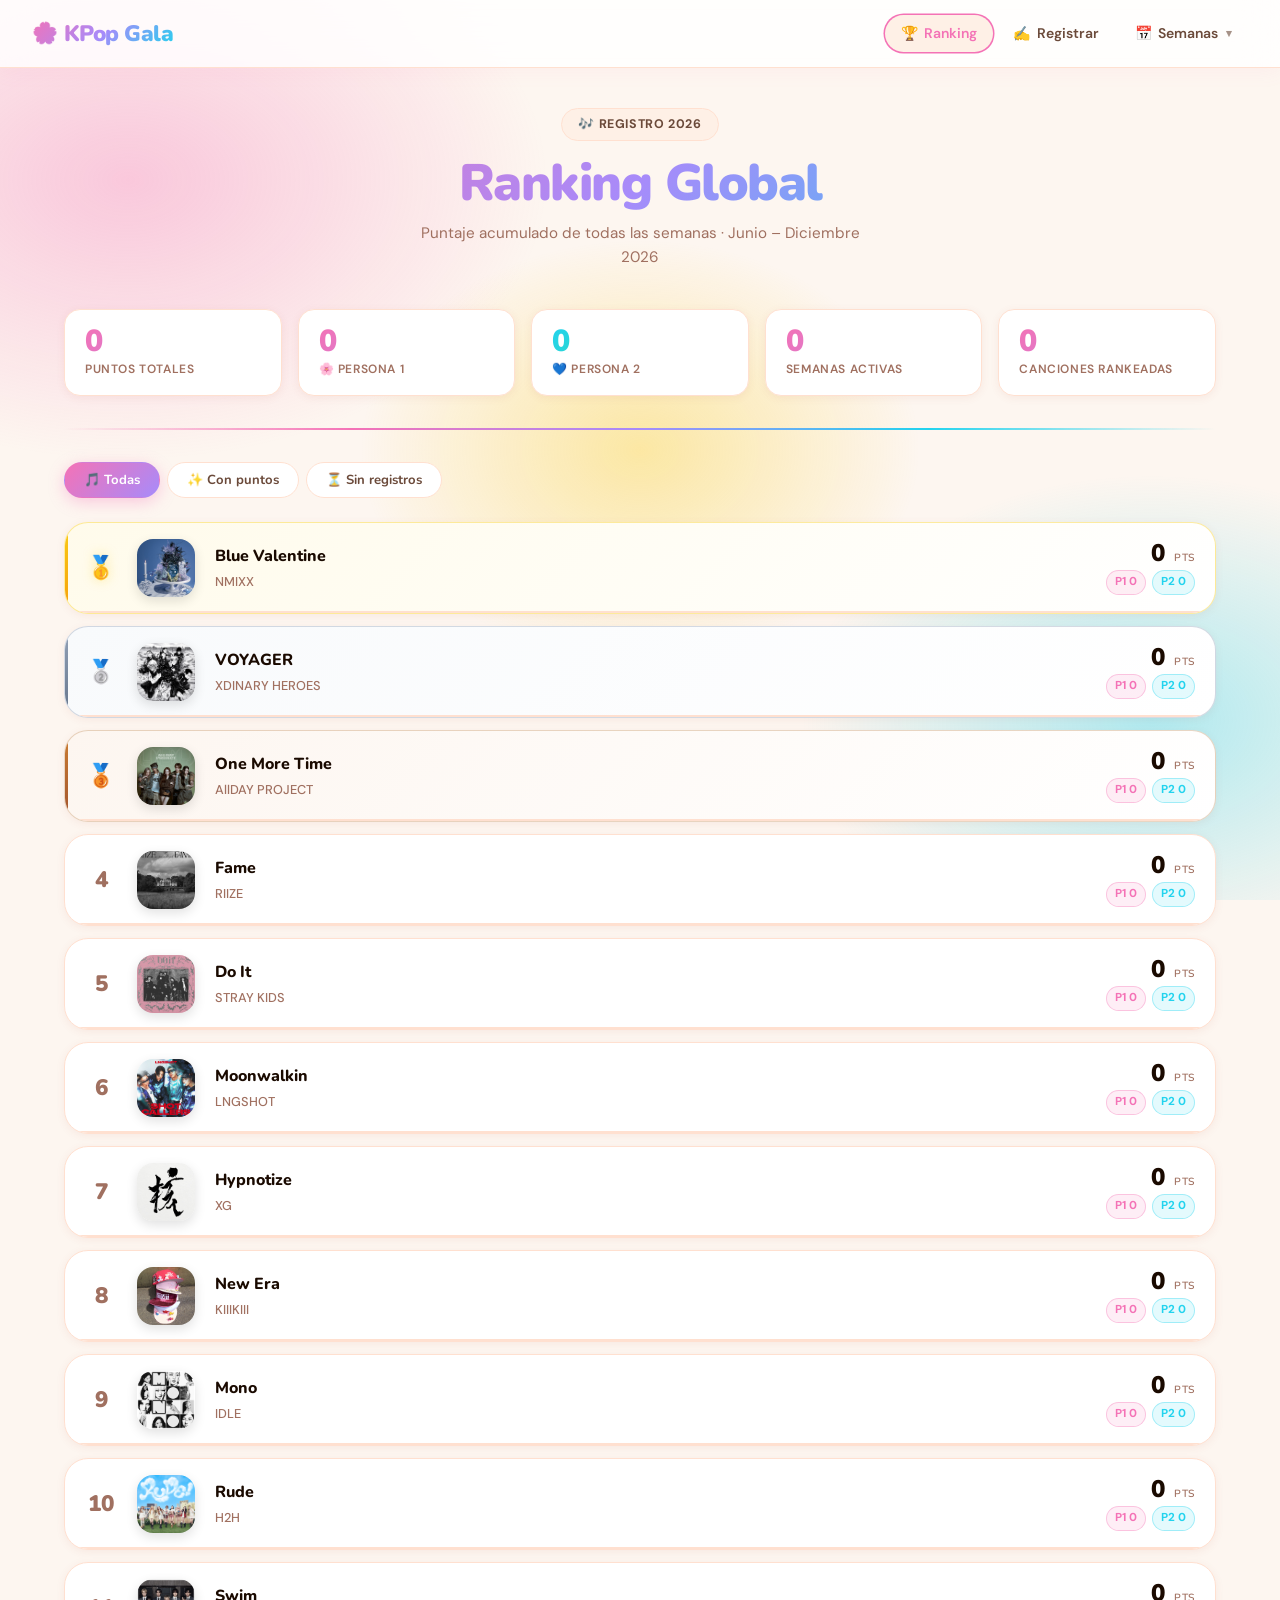
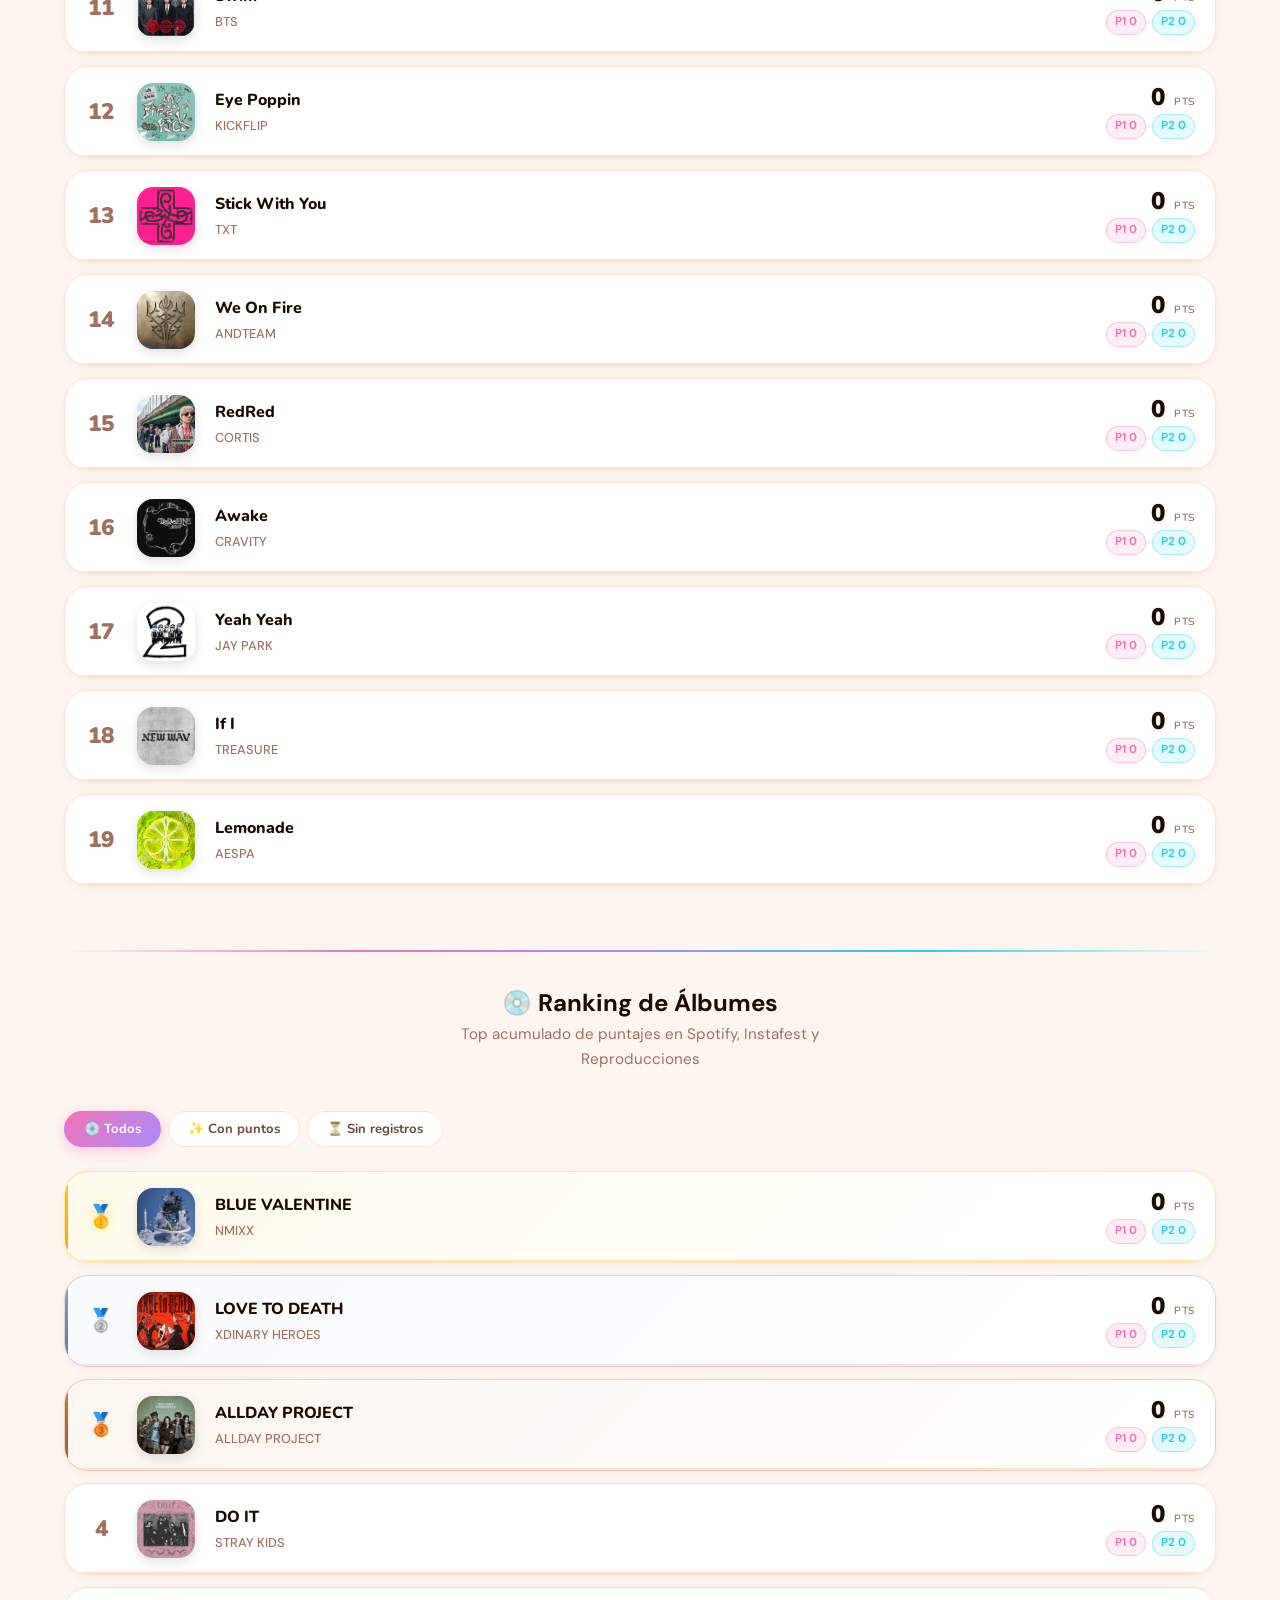
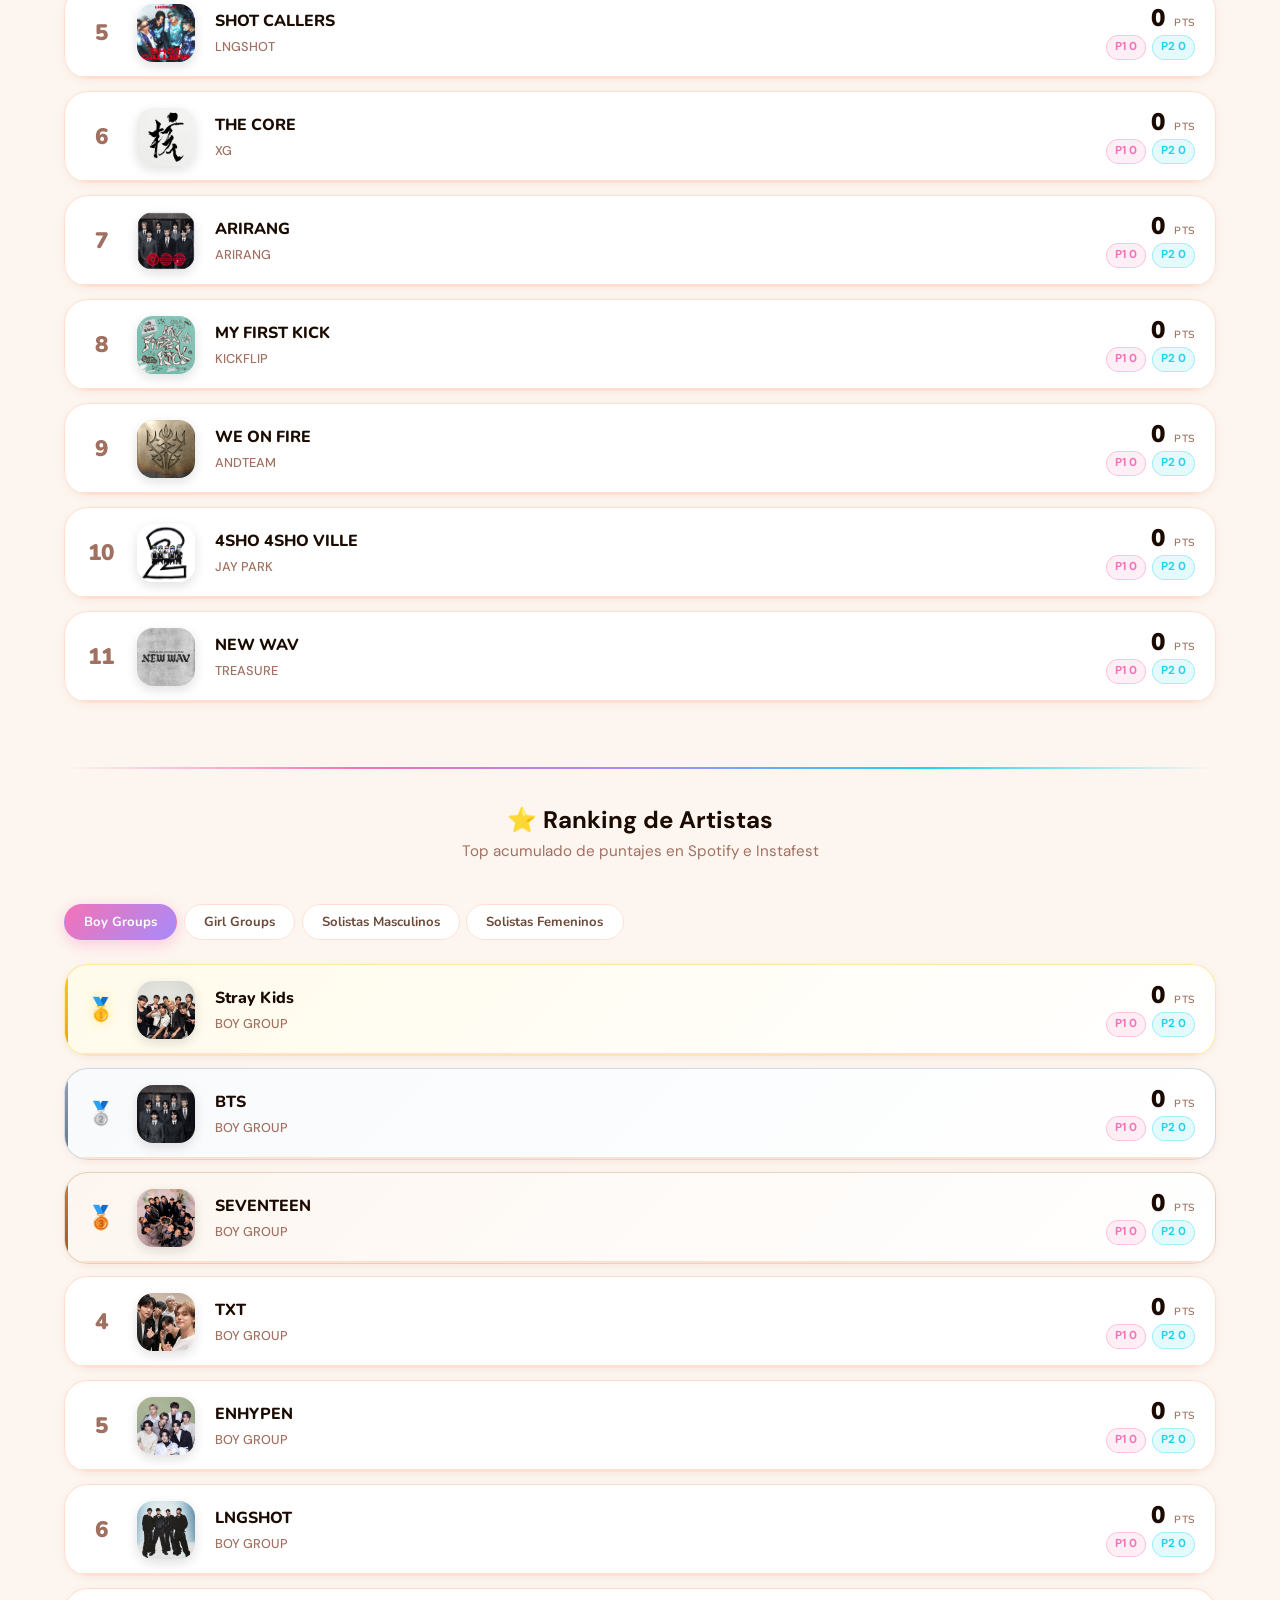
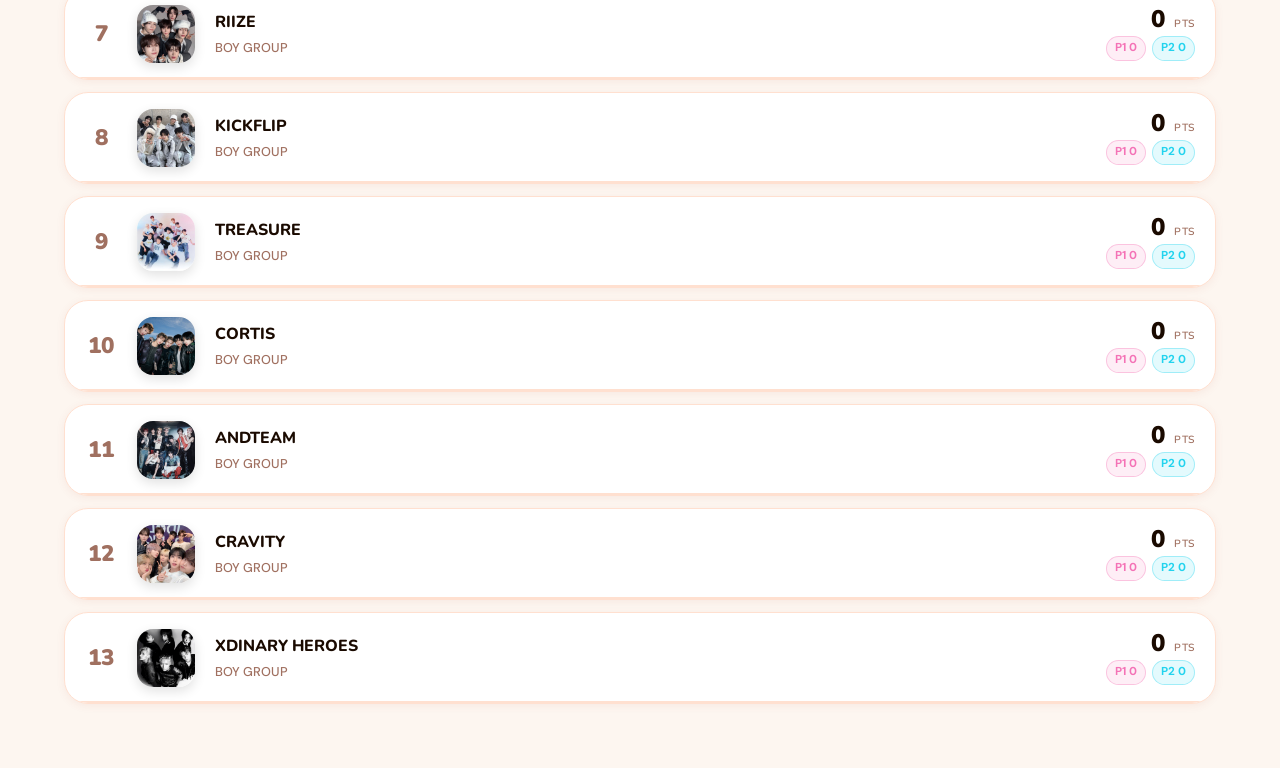
==== kpop-gala-web/index.html @ ebdc101c "Pagina de votos" ====
<!DOCTYPE html>
<html lang="es">
<head>
  <meta charset="UTF-8">
  <meta name="viewport" content="width=device-width, initial-scale=1.0">
  <title>✨ KPop Gala · Ranking</title>
  <link rel="stylesheet" href="css/global.css">
  <link rel="stylesheet" href="css/index.css">
</head>
<body>

<!-- ═══════════════════════════════════════════════════
     NAVBAR
════════════════════════════════════════════════════ -->
<nav class="navbar">
  <a href="index.html" class="nav-logo">
    <span>🌸</span> KPop Gala
  </a>
  <ul class="nav-links">
    <li>
      <a href="index.html" class="active">
        🏆 <span>Ranking</span>
      </a>
    </li>
    <li>
      <a href="registro.html">
        ✍️ <span>Registrar</span>
      </a>
    </li>
    <li class="nav-dropdown">
      <a href="#">
        📅 <span>Semanas</span>
      </a>
      <div class="dropdown-menu">
        <a href="semanas.html">📋 Ver todas</a>
        <a href="semanas.html?filtro=p1">🌸 Persona 1</a>
        <a href="semanas.html?filtro=p2">💙 Persona 2</a>
      </div>
    </li>
  </ul>
</nav>

<!-- ═══════════════════════════════════════════════════
     CONTENIDO PRINCIPAL
════════════════════════════════════════════════════ -->
<main class="page-wrapper">

  <!-- ── SECCIÓN: RANKING CANCIONES ──────────────────────── -->
  <div class="page-header fade-up">
    <div class="emoji-badge">🎶 REGISTRO 2026</div>
    <h1>Ranking Global</h1>
    <p>Puntaje acumulado de todas las semanas · Junio – Diciembre 2026</p>
  </div>

  <!-- Stats bar -->
  <div class="stats-bar fade-up delay-1">
    <div class="stat-chip">
      <span class="stat-num" id="stat-total">0</span>
      <span class="stat-label">Puntos totales</span>
    </div>
    <div class="stat-chip">
      <span class="stat-num" id="stat-p1">0</span>
      <span class="stat-label">🌸 Persona 1</span>
    </div>
    <div class="stat-chip">
      <span class="stat-num cyan" id="stat-p2">0</span>
      <span class="stat-label">💙 Persona 2</span>
    </div>
    <div class="stat-chip">
      <span class="stat-num" id="stat-semanas">0</span>
      <span class="stat-label">Semanas activas</span>
    </div>
    <div class="stat-chip">
      <span class="stat-num" id="stat-canciones">0</span>
      <span class="stat-label">Canciones rankeadas</span>
    </div>
  </div>

  <hr class="neon-divider fade-up delay-2">

  <!-- Tabs de filtro (Canciones) -->
  <div class="tabs fade-up delay-2">
    <button class="tab-btn active" data-filtro="all">🎵 Todas</button>
    <button class="tab-btn" data-filtro="con-puntos">✨ Con puntos</button>
    <button class="tab-btn" data-filtro="sin-puntos">⏳ Sin registros</button>
  </div>

  <!-- Ranking list (Canciones) -->
  <div class="ranking-list fade-up delay-3" id="ranking-list">
    <!-- Generado por app.js -->
  </div>

  <!-- ── SECCIÓN: RANKING ÁLBUMES ───────────────────────── -->
  <hr class="neon-divider fade-up delay-2" style="margin: 4rem 0 2rem 0;">

  <div class="page-header fade-up">
    <h2>💿 Ranking de Álbumes</h2>
    <p>Top acumulado de puntajes en Spotify, Instafest y Reproducciones</p>
  </div>

  <div class="tabs fade-up" id="tabs-albumes" style="margin-bottom: 1.5rem;">
    <button class="tab-btn active" data-filtro="all">💿 Todos</button>
    <button class="tab-btn" data-filtro="con-puntos">✨ Con puntos</button>
    <button class="tab-btn" data-filtro="sin-puntos">⏳ Sin registros</button>
  </div>

  <div class="ranking-list fade-up" id="ranking-albumes-list"></div>


  <!-- ── SECCIÓN: RANKING ARTISTAS ───────────────────────── -->
  <hr class="neon-divider fade-up delay-2" style="margin: 4rem 0 2rem 0;">

  <div class="page-header fade-up">
    <h2>⭐ Ranking de Artistas</h2>
    <p>Top acumulado de puntajes en Spotify e Instafest</p>
  </div>

  <!-- Tabs de filtro (Artistas) -->
  <div class="tabs fade-up" id="tabs-artistas" style="margin-bottom: 1.5rem;">
    <button class="tab-btn active" data-cat="boy_group">Boy Groups</button>
    <button class="tab-btn" data-cat="girl_group">Girl Groups</button>
    <button class="tab-btn" data-cat="solista_m">Solistas Masculinos</button>
    <button class="tab-btn" data-cat="solista_f">Solistas Femeninos</button>
  </div>

  <!-- Ranking list (Artistas) -->
  <div class="ranking-list fade-up" id="ranking-artistas-list">
    <!-- Generado por app.js -->
  </div>

</main>

<!-- Toast container -->
<div id="toast-container"></div>

<script src="js/data.js"></script>
<script src="js/app.js"></script>
</body>
</html>
---- kpop-gala-web/css/global.css ----
/* ============================================================
   KPOP GALA — GLOBAL.CSS
   Variables, reset, tipografía, navbar, utilidades compartidas
   ============================================================ */

@import url('https://fonts.googleapis.com/css2?family=Nunito:ital,wght@0,400;0,600;0,700;0,800;0,900;1,700&family=DM+Sans:wght@300;400;500;600&display=swap');

/* ── Variables ───────────────────────────────────────────────── */
:root {
  /* colores base */
  --bg:          #fdf6f0;
  --bg2:         #fff8f3;
  --surface:     #ffffff;
  --surface2:    #fef0e6;
  --border:      #ffe0d0;
  --text:        #1a0a00;
  --text-soft:   #6b4a3a;
  --text-muted:  #a07060;

  /* neon accents */
  --rosa:        #f472b6;
  --rosa-glow:   rgba(244, 114, 182, 0.35);
  --cyan:        #22d3ee;
  --cyan-glow:   rgba(34, 211, 238, 0.35);
  --amarillo:    #facc15;
  --amarillo-glow: rgba(250, 204, 21, 0.35);
  --violeta:     #a78bfa;
  --violeta-glow:rgba(167, 139, 250, 0.35);
  --verde:       #4ade80;
  --verde-glow:  rgba(74, 222, 128, 0.35);

  /* p1 = rosa, p2 = cyan */
  --p1:          var(--rosa);
  --p2:          var(--cyan);

  /* sombras */
  --shadow-sm:   0 2px 8px rgba(180, 80, 60, 0.08);
  --shadow-md:   0 4px 24px rgba(180, 80, 60, 0.13);
  --shadow-lg:   0 8px 40px rgba(180, 80, 60, 0.18);

  /* radio */
  --radius-sm:   8px;
  --radius-md:   16px;
  --radius-lg:   24px;
  --radius-xl:   32px;

  /* tipografía */
  --font-display: 'Nunito', sans-serif;
  --font-body:    'DM Sans', sans-serif;

  /* transición base */
  --ease:        cubic-bezier(0.34, 1.56, 0.64, 1);
  --ease-out:    cubic-bezier(0.16, 1, 0.3, 1);
}

/* ── Reset ───────────────────────────────────────────────────── */
*, *::before, *::after { box-sizing: border-box; margin: 0; padding: 0; }
html { scroll-behavior: smooth; }
body {
  font-family: var(--font-body);
  background: var(--bg);
  color: var(--text);
  min-height: 100vh;
  line-height: 1.6;
  overflow-x: hidden;
}
img { max-width: 100%; display: block; }
a { text-decoration: none; color: inherit; }
button { cursor: pointer; border: none; font-family: var(--font-body); }
input, select, textarea { font-family: var(--font-body); }

/* ── Fondo decorativo ────────────────────────────────────────── */
body::before {
  content: '';
  position: fixed;
  inset: 0;
  background:
    radial-gradient(ellipse 600px 400px at 10% 20%, var(--rosa-glow) 0%, transparent 70%),
    radial-gradient(ellipse 500px 350px at 90% 80%, var(--cyan-glow) 0%, transparent 70%),
    radial-gradient(ellipse 400px 300px at 50% 50%, var(--amarillo-glow) 0%, transparent 70%);
  pointer-events: none;
  z-index: 0;
}

/* ── Navbar ──────────────────────────────────────────────────── */
.navbar {
  position: sticky;
  top: 0;
  z-index: 100;
  display: flex;
  align-items: center;
  justify-content: space-between;
  padding: 0 2rem;
  height: 68px;
  background: rgba(255, 255, 255, 0.82);
  backdrop-filter: blur(20px);
  -webkit-backdrop-filter: blur(20px);
  border-bottom: 1.5px solid var(--border);
  box-shadow: 0 2px 20px rgba(244, 114, 182, 0.08);
}

.nav-logo {
  font-family: var(--font-display);
  font-weight: 900;
  font-size: 1.4rem;
  letter-spacing: -0.5px;
  background: linear-gradient(135deg, var(--rosa) 0%, var(--violeta) 50%, var(--cyan) 100%);
  -webkit-background-clip: text;
  -webkit-text-fill-color: transparent;
  background-clip: text;
  display: flex;
  align-items: center;
  gap: 0.4rem;
}
.nav-logo span { font-size: 1.3rem; }

.nav-links {
  display: flex;
  align-items: center;
  gap: 0.25rem;
  list-style: none;
}

.nav-links a {
  display: flex;
  align-items: center;
  gap: 0.4rem;
  padding: 0.45rem 1rem;
  border-radius: 99px;
  font-size: 0.875rem;
  font-weight: 600;
  color: var(--text-soft);
  transition: all 0.22s var(--ease-out);
  white-space: nowrap;
}
.nav-links a:hover, .nav-links a.active {
  background: var(--surface2);
  color: var(--rosa);
  box-shadow: 0 0 0 1.5px var(--rosa);
}
.nav-links a.active { color: var(--rosa); }

/* Dropdown */
.nav-dropdown { position: relative; }
.nav-dropdown > a::after {
  content: '▾';
  font-size: 0.7rem;
  opacity: 0.6;
  margin-left: 0.1rem;
  transition: transform 0.2s;
}
.nav-dropdown:hover > a::after { transform: rotate(180deg); }

.dropdown-menu {
  position: absolute;
  top: calc(100% + 8px);
  left: 50%;
  transform: translateX(-50%) translateY(-6px);
  background: var(--surface);
  border: 1.5px solid var(--border);
  border-radius: var(--radius-md);
  box-shadow: var(--shadow-lg);
  min-width: 180px;
  padding: 0.5rem;
  opacity: 0;
  pointer-events: none;
  transition: all 0.22s var(--ease-out);
  z-index: 200;
}
.nav-dropdown:hover .dropdown-menu {
  opacity: 1;
  pointer-events: all;
  transform: translateX(-50%) translateY(0);
}
.dropdown-menu a {
  display: flex;
  align-items: center;
  gap: 0.5rem;
  padding: 0.55rem 1rem;
  border-radius: var(--radius-sm);
  font-size: 0.85rem;
  font-weight: 500;
  color: var(--text-soft);
  transition: all 0.18s;
}
.dropdown-menu a:hover {
  background: var(--surface2);
  color: var(--rosa);
}

/* ── Wrapper principal ───────────────────────────────────────── */
.page-wrapper {
  position: relative;
  z-index: 1;
  max-width: 1200px;
  margin: 0 auto;
  padding: 2.5rem 1.5rem 4rem;
}

/* ── Page header ─────────────────────────────────────────────── */
.page-header {
  text-align: center;
  margin-bottom: 2.5rem;
}
.page-header .emoji-badge {
  display: inline-flex;
  align-items: center;
  gap: 0.35rem;
  padding: 0.35rem 1rem;
  background: var(--surface2);
  border: 1.5px solid var(--border);
  border-radius: 99px;
  font-size: 0.78rem;
  font-weight: 700;
  color: var(--text-soft);
  letter-spacing: 0.05em;
  text-transform: uppercase;
  margin-bottom: 0.85rem;
}
.page-header h1 {
  font-family: var(--font-display);
  font-weight: 900;
  font-size: clamp(2rem, 5vw, 3.2rem);
  line-height: 1.1;
  letter-spacing: -1.5px;
  background: linear-gradient(135deg, var(--rosa) 0%, var(--violeta) 50%, var(--cyan) 100%);
  -webkit-background-clip: text;
  -webkit-text-fill-color: transparent;
  background-clip: text;
  margin-bottom: 0.6rem;
}
.page-header p {
  color: var(--text-muted);
  font-size: 0.95rem;
  max-width: 480px;
  margin: 0 auto;
}

/* ── Cards ───────────────────────────────────────────────────── */
.card {
  background: var(--surface);
  border: 1.5px solid var(--border);
  border-radius: var(--radius-lg);
  box-shadow: var(--shadow-sm);
  overflow: hidden;
  transition: box-shadow 0.3s var(--ease-out), transform 0.3s var(--ease);
}
.card:hover {
  box-shadow: var(--shadow-md);
  transform: translateY(-2px);
}

/* ── Botones ─────────────────────────────────────────────────── */
.btn {
  display: inline-flex;
  align-items: center;
  justify-content: center;
  gap: 0.45rem;
  padding: 0.65rem 1.6rem;
  border-radius: 99px;
  font-family: var(--font-display);
  font-weight: 800;
  font-size: 0.9rem;
  letter-spacing: 0.02em;
  transition: all 0.22s var(--ease);
  cursor: pointer;
}
.btn-primary {
  background: linear-gradient(135deg, var(--rosa), var(--violeta));
  color: #fff;
  box-shadow: 0 4px 20px var(--rosa-glow);
}
.btn-primary:hover {
  transform: translateY(-2px) scale(1.03);
  box-shadow: 0 6px 30px var(--rosa-glow);
}
.btn-secondary {
  background: var(--surface2);
  color: var(--text);
  border: 1.5px solid var(--border);
}
.btn-secondary:hover {
  border-color: var(--rosa);
  color: var(--rosa);
  background: #fff;
}
.btn-cyan {
  background: linear-gradient(135deg, var(--cyan), var(--verde));
  color: #fff;
  box-shadow: 0 4px 20px var(--cyan-glow);
}
.btn-cyan:hover {
  transform: translateY(-2px) scale(1.03);
  box-shadow: 0 6px 30px var(--cyan-glow);
}
.btn-sm {
  padding: 0.4rem 1rem;
  font-size: 0.8rem;
}

/* ── Badges de persona ───────────────────────────────────────── */
.badge-p1 {
  background: linear-gradient(135deg, var(--rosa), var(--violeta));
  color: #fff;
  padding: 0.2rem 0.7rem;
  border-radius: 99px;
  font-size: 0.72rem;
  font-weight: 800;
  letter-spacing: 0.04em;
}
.badge-p2 {
  background: linear-gradient(135deg, var(--cyan), var(--verde));
  color: #fff;
  padding: 0.2rem 0.7rem;
  border-radius: 99px;
  font-size: 0.72rem;
  font-weight: 800;
  letter-spacing: 0.04em;
}

/* ── Inputs / selects ────────────────────────────────────────── */
.form-group { display: flex; flex-direction: column; gap: 0.4rem; }
.form-label {
  font-family: var(--font-display);
  font-weight: 700;
  font-size: 0.82rem;
  color: var(--text-soft);
  letter-spacing: 0.03em;
  text-transform: uppercase;
}
.form-input, .form-select {
  padding: 0.7rem 1rem;
  border: 1.5px solid var(--border);
  border-radius: var(--radius-md);
  background: var(--surface);
  color: var(--text);
  font-size: 0.9rem;
  font-weight: 500;
  transition: border-color 0.2s, box-shadow 0.2s;
  outline: none;
  -webkit-appearance: none;
  appearance: none;
}
.form-input:focus, .form-select:focus {
  border-color: var(--rosa);
  box-shadow: 0 0 0 3px var(--rosa-glow);
}
.form-select {
  background-image: url("data:image/svg+xml,%3Csvg xmlns='http://www.w3.org/2000/svg' width='12' height='12' viewBox='0 0 12 12'%3E%3Cpath fill='%23a07060' d='M6 8L1 3h10z'/%3E%3C/svg%3E");
  background-repeat: no-repeat;
  background-position: right 1rem center;
  padding-right: 2.5rem;
}

/* ── Separador neon ──────────────────────────────────────────── */
.neon-divider {
  height: 2px;
  background: linear-gradient(90deg, transparent, var(--rosa), var(--violeta), var(--cyan), transparent);
  border: none;
  margin: 2rem 0;
  border-radius: 99px;
}

/* ── Toast / alert ───────────────────────────────────────────── */
#toast-container {
  position: fixed;
  bottom: 2rem;
  right: 2rem;
  z-index: 9999;
  display: flex;
  flex-direction: column;
  gap: 0.75rem;
}
.toast {
  display: flex;
  align-items: center;
  gap: 0.75rem;
  padding: 0.9rem 1.4rem;
  background: var(--surface);
  border: 1.5px solid var(--border);
  border-radius: var(--radius-md);
  box-shadow: var(--shadow-lg);
  font-family: var(--font-display);
  font-weight: 700;
  font-size: 0.88rem;
  min-width: 240px;
  animation: toastIn 0.35s var(--ease) both;
}
.toast.success { border-color: var(--verde); }
.toast.error   { border-color: var(--rosa);  }
@keyframes toastIn {
  from { opacity: 0; transform: translateY(20px) scale(0.95); }
  to   { opacity: 1; transform: translateY(0)  scale(1);      }
}

/* ── Scrollbar custom ────────────────────────────────────────── */
::-webkit-scrollbar { width: 6px; }
::-webkit-scrollbar-track { background: var(--bg2); }
::-webkit-scrollbar-thumb {
  background: linear-gradient(var(--rosa), var(--violeta));
  border-radius: 99px;
}

/* ── Utilities ───────────────────────────────────────────────── */
.text-center { text-align: center; }
.flex        { display: flex; }
.flex-center { display: flex; align-items: center; justify-content: center; }
.gap-1  { gap: 0.5rem; }
.gap-2  { gap: 1rem;   }
.gap-3  { gap: 1.5rem; }
.mt-1   { margin-top: 0.5rem; }
.mt-2   { margin-top: 1rem; }
.mt-3   { margin-top: 1.5rem; }
.mt-4   { margin-top: 2rem; }
.fw-bold { font-weight: 700; }
.fw-black { font-weight: 900; }
.font-display { font-family: var(--font-display); }
.hidden { display: none !important; }

/* ── Animaciones de entrada ──────────────────────────────────── */
.fade-up {
  opacity: 0;
  transform: translateY(24px);
  animation: fadeUp 0.5s var(--ease-out) both;
}
@keyframes fadeUp {
  to { opacity: 1; transform: translateY(0); }
}
.delay-1 { animation-delay: 0.1s; }
.delay-2 { animation-delay: 0.2s; }
.delay-3 { animation-delay: 0.3s; }
.delay-4 { animation-delay: 0.4s; }
.delay-5 { animation-delay: 0.5s; }

/* ── Responsive básico ───────────────────────────────────────── */
@media (max-width: 768px) {
  .navbar { padding: 0 1rem; }
  .nav-links a span { display: none; }
  .page-wrapper { padding: 1.5rem 1rem 3rem; }
}
---- kpop-gala-web/css/index.css ----
/* ============================================================
   KPOP GALA — INDEX.CSS
   Estilos del ranking global / página principal
   ============================================================ */

/* ── Hero stats bar ──────────────────────────────────────────── */
.stats-bar {
  display: flex;
  gap: 1rem;
  margin-bottom: 2rem;
  flex-wrap: wrap;
}
.stat-chip {
  flex: 1;
  min-width: 140px;
  background: var(--surface);
  border: 1.5px solid var(--border);
  border-radius: var(--radius-md);
  padding: 1rem 1.25rem;
  display: flex;
  flex-direction: column;
  gap: 0.2rem;
  box-shadow: var(--shadow-sm);
  transition: box-shadow 0.25s, transform 0.25s var(--ease);
}
.stat-chip:hover {
  box-shadow: var(--shadow-md);
  transform: translateY(-2px);
}
.stat-chip .stat-num {
  font-family: var(--font-display);
  font-weight: 900;
  font-size: 1.9rem;
  line-height: 1;
  background: linear-gradient(135deg, var(--rosa), var(--violeta));
  -webkit-background-clip: text;
  -webkit-text-fill-color: transparent;
  background-clip: text;
}
.stat-chip .stat-num.cyan {
  background: linear-gradient(135deg, var(--cyan), var(--verde));
  -webkit-background-clip: text;
  -webkit-text-fill-color: transparent;
  background-clip: text;
}
.stat-chip .stat-label {
  font-size: 0.75rem;
  font-weight: 600;
  color: var(--text-muted);
  text-transform: uppercase;
  letter-spacing: 0.05em;
}

/* ── Ranking list ────────────────────────────────────────────── */
.ranking-list {
  display: flex;
  flex-direction: column;
  gap: 0.75rem;
}

.rank-card {
  display: flex;
  align-items: center;
  gap: 1.25rem;
  background: var(--surface);
  border: 1.5px solid var(--border);
  border-radius: var(--radius-lg);
  padding: 1rem 1.25rem;
  box-shadow: var(--shadow-sm);
  transition: all 0.3s var(--ease);
  position: relative;
  overflow: hidden;
}
.rank-card::before {
  content: '';
  position: absolute;
  left: 0; top: 0; bottom: 0;
  width: 3px;
  background: linear-gradient(to bottom, var(--rosa), var(--violeta));
  opacity: 0;
  transition: opacity 0.3s;
}
.rank-card:hover {
  box-shadow: var(--shadow-md);
  transform: translateX(4px);
  border-color: rgba(244, 114, 182, 0.3);
}
.rank-card:hover::before { opacity: 1; }

/* Top 3 especiales */
.rank-card.pos-1 {
  border-color: rgba(250, 204, 21, 0.4);
  background: linear-gradient(135deg, #fffbeb 0%, #fff 100%);
}
.rank-card.pos-1::before {
  background: linear-gradient(to bottom, var(--amarillo), #f59e0b);
  opacity: 1;
}
.rank-card.pos-2 {
  border-color: rgba(148, 163, 184, 0.4);
  background: linear-gradient(135deg, #f8fafc 0%, #fff 100%);
}
.rank-card.pos-2::before {
  background: linear-gradient(to bottom, #94a3b8, #64748b);
  opacity: 1;
}
.rank-card.pos-3 {
  border-color: rgba(180, 120, 60, 0.3);
  background: linear-gradient(135deg, #fdf6f0 0%, #fff 100%);
}
.rank-card.pos-3::before {
  background: linear-gradient(to bottom, #cd7f32, #a0522d);
  opacity: 1;
}

/* Número de posición */
.rank-pos {
  font-family: var(--font-display);
  font-weight: 900;
  font-size: 1.4rem;
  min-width: 2rem;
  text-align: center;
  color: var(--text-muted);
  line-height: 1;
}
.rank-card.pos-1 .rank-pos { color: var(--amarillo); text-shadow: 0 0 12px var(--amarillo-glow); }
.rank-card.pos-2 .rank-pos { color: #94a3b8; }
.rank-card.pos-3 .rank-pos { color: #cd7f32; }

/* Imagen canción */
.rank-img-wrap {
  width: 58px;
  height: 58px;
  border-radius: var(--radius-md);
  overflow: hidden;
  flex-shrink: 0;
  box-shadow: 0 4px 12px rgba(0,0,0,0.12);
  position: relative;
}
.rank-img-wrap img {
  width: 100%;
  height: 100%;
  object-fit: cover;
  transition: transform 0.4s var(--ease);
}
.rank-card:hover .rank-img-wrap img { transform: scale(1.1); }
.rank-img-placeholder {
  width: 100%;
  height: 100%;
  background: linear-gradient(135deg, var(--rosa-glow), var(--violeta-glow));
  display: flex;
  align-items: center;
  justify-content: center;
  font-size: 1.4rem;
}

/* Info de canción */
.rank-info {
  flex: 1;
  min-width: 0;
}
.rank-info .song-name {
  font-family: var(--font-display);
  font-weight: 800;
  font-size: 1rem;
  color: var(--text);
  white-space: nowrap;
  overflow: hidden;
  text-overflow: ellipsis;
  margin-bottom: 0.15rem;
}
.rank-info .song-artist {
  font-size: 0.8rem;
  color: var(--text-muted);
  font-weight: 500;
}

/* Puntajes */
.rank-scores {
  display: flex;
  flex-direction: column;
  align-items: flex-end;
  gap: 0.3rem;
  flex-shrink: 0;
}
.rank-total {
  font-family: var(--font-display);
  font-weight: 900;
  font-size: 1.5rem;
  color: var(--text);
  line-height: 1;
}
.rank-total small {
  font-size: 0.65rem;
  font-weight: 600;
  color: var(--text-muted);
  text-transform: uppercase;
  letter-spacing: 0.05em;
  margin-left: 2px;
}
.rank-persona-scores {
  display: flex;
  gap: 0.4rem;
}
.rank-persona-scores .ps {
  font-size: 0.72rem;
  font-weight: 700;
  padding: 0.15rem 0.5rem;
  border-radius: 99px;
}
.rank-persona-scores .ps.p1 {
  background: rgba(244, 114, 182, 0.12);
  color: var(--rosa);
  border: 1px solid var(--rosa-glow);
}
.rank-persona-scores .ps.p2 {
  background: rgba(34, 211, 238, 0.12);
  color: var(--cyan);
  border: 1px solid var(--cyan-glow);
}

/* Barra de progreso */
.rank-bar-wrap {
  position: absolute;
  bottom: 0; left: 0; right: 0;
  height: 2px;
  background: var(--border);
}
.rank-bar {
  height: 100%;
  background: linear-gradient(90deg, var(--rosa), var(--violeta), var(--cyan));
  border-radius: 99px;
  transition: width 1s var(--ease-out);
}

/* ── Estado vacío ────────────────────────────────────────────── */
.empty-state {
  text-align: center;
  padding: 4rem 2rem;
  color: var(--text-muted);
}
.empty-state .empty-icon { font-size: 3.5rem; margin-bottom: 1rem; }
.empty-state h3 {
  font-family: var(--font-display);
  font-weight: 800;
  font-size: 1.2rem;
  color: var(--text-soft);
  margin-bottom: 0.5rem;
}
.empty-state p { font-size: 0.875rem; }

/* ── Tabs de filtro ──────────────────────────────────────────── */
.tabs {
  display: flex;
  gap: 0.4rem;
  margin-bottom: 1.5rem;
  flex-wrap: wrap;
}
.tab-btn {
  padding: 0.5rem 1.2rem;
  border-radius: 99px;
  font-family: var(--font-display);
  font-weight: 700;
  font-size: 0.82rem;
  background: var(--surface);
  border: 1.5px solid var(--border);
  color: var(--text-soft);
  transition: all 0.2s var(--ease);
  cursor: pointer;
}
.tab-btn:hover { border-color: var(--rosa); color: var(--rosa); }
.tab-btn.active {
  background: linear-gradient(135deg, var(--rosa), var(--violeta));
  border-color: transparent;
  color: #fff;
  box-shadow: 0 4px 16px var(--rosa-glow);
}
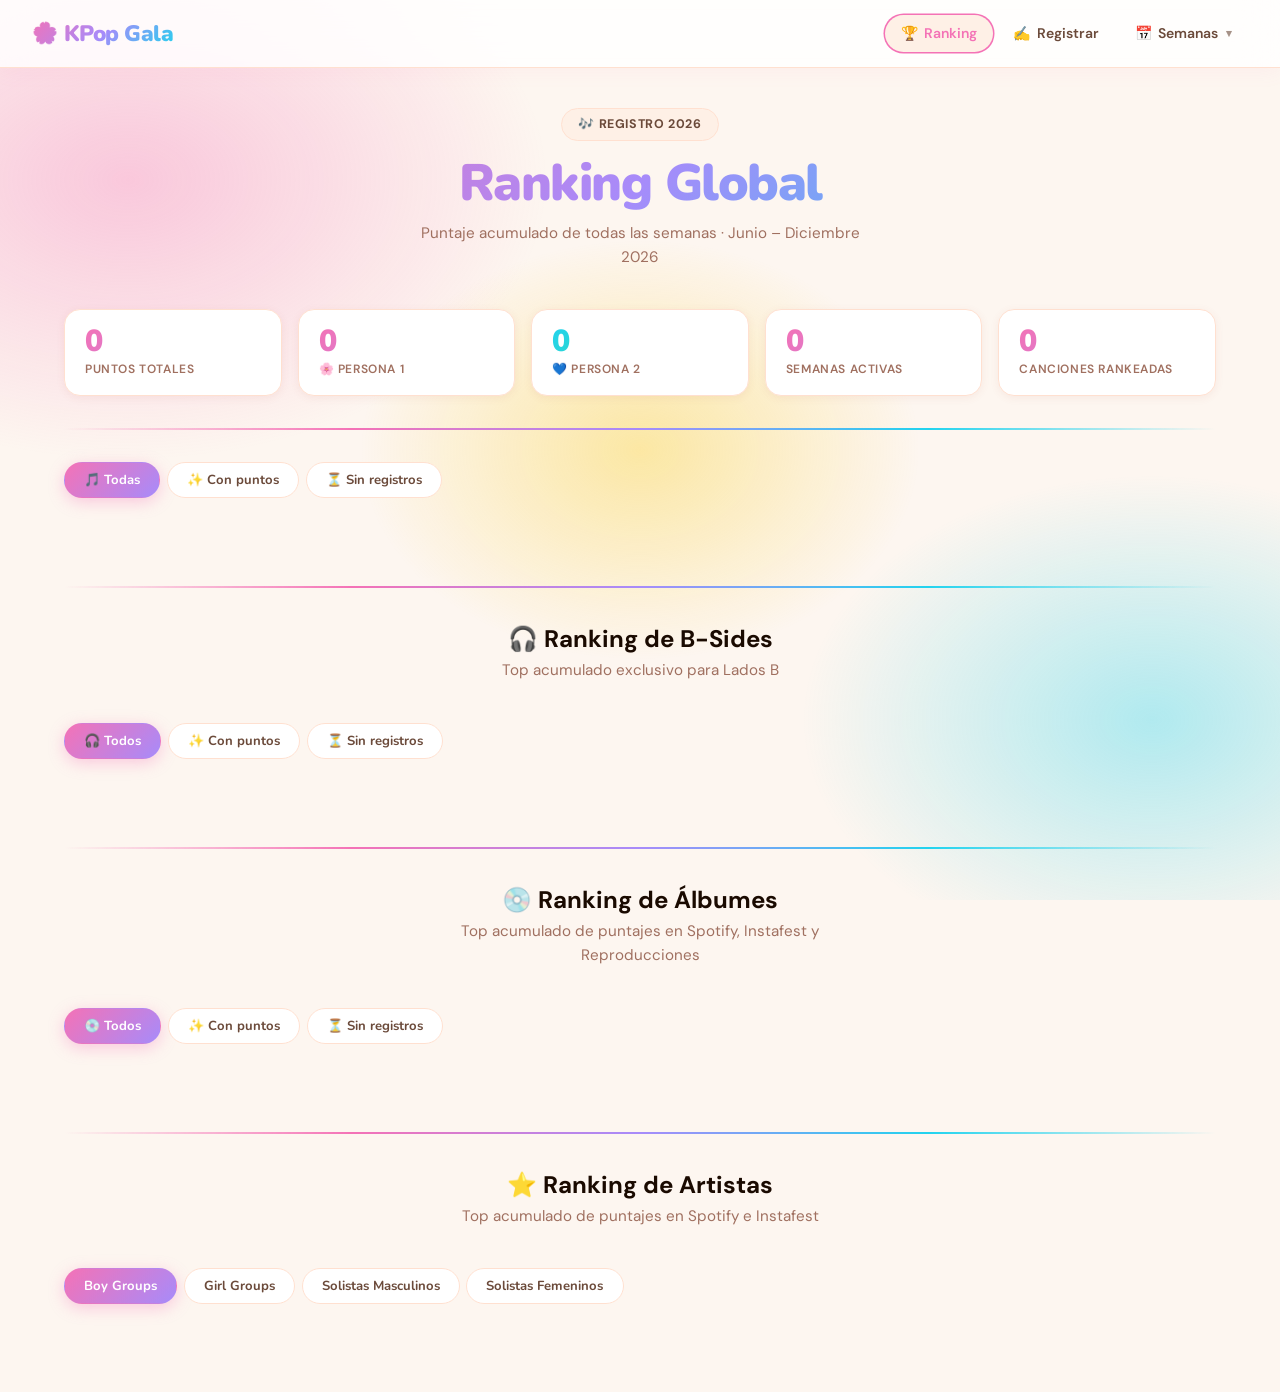
==== commit 1bcf2675: "Bsides" ====
--- a/kpop-gala-web/index.html
+++ b/kpop-gala-web/index.html
@@ -90,6 +90,22 @@
     <!-- Generado por app.js -->
   </div>
 
+  <!-- ── SECCIÓN: RANKING B-SIDES ───────────────────────── -->
+  <hr class="neon-divider fade-up delay-2" style="margin: 4rem 0 2rem 0;">
+
+  <div class="page-header fade-up">
+    <h2>🎧 Ranking de B-Sides</h2>
+    <p>Top acumulado exclusivo para Lados B</p>
+  </div>
+
+  <div class="tabs fade-up" id="tabs-bsides" style="margin-bottom: 1.5rem;">
+    <button class="tab-btn active" data-filtro="all">🎧 Todos</button>
+    <button class="tab-btn" data-filtro="con-puntos">✨ Con puntos</button>
+    <button class="tab-btn" data-filtro="sin-puntos">⏳ Sin registros</button>
+  </div>
+
+  <div class="ranking-list fade-up" id="ranking-bsides-list"></div>
+
   <!-- ── SECCIÓN: RANKING ÁLBUMES ───────────────────────── -->
   <hr class="neon-divider fade-up delay-2" style="margin: 4rem 0 2rem 0;">
 
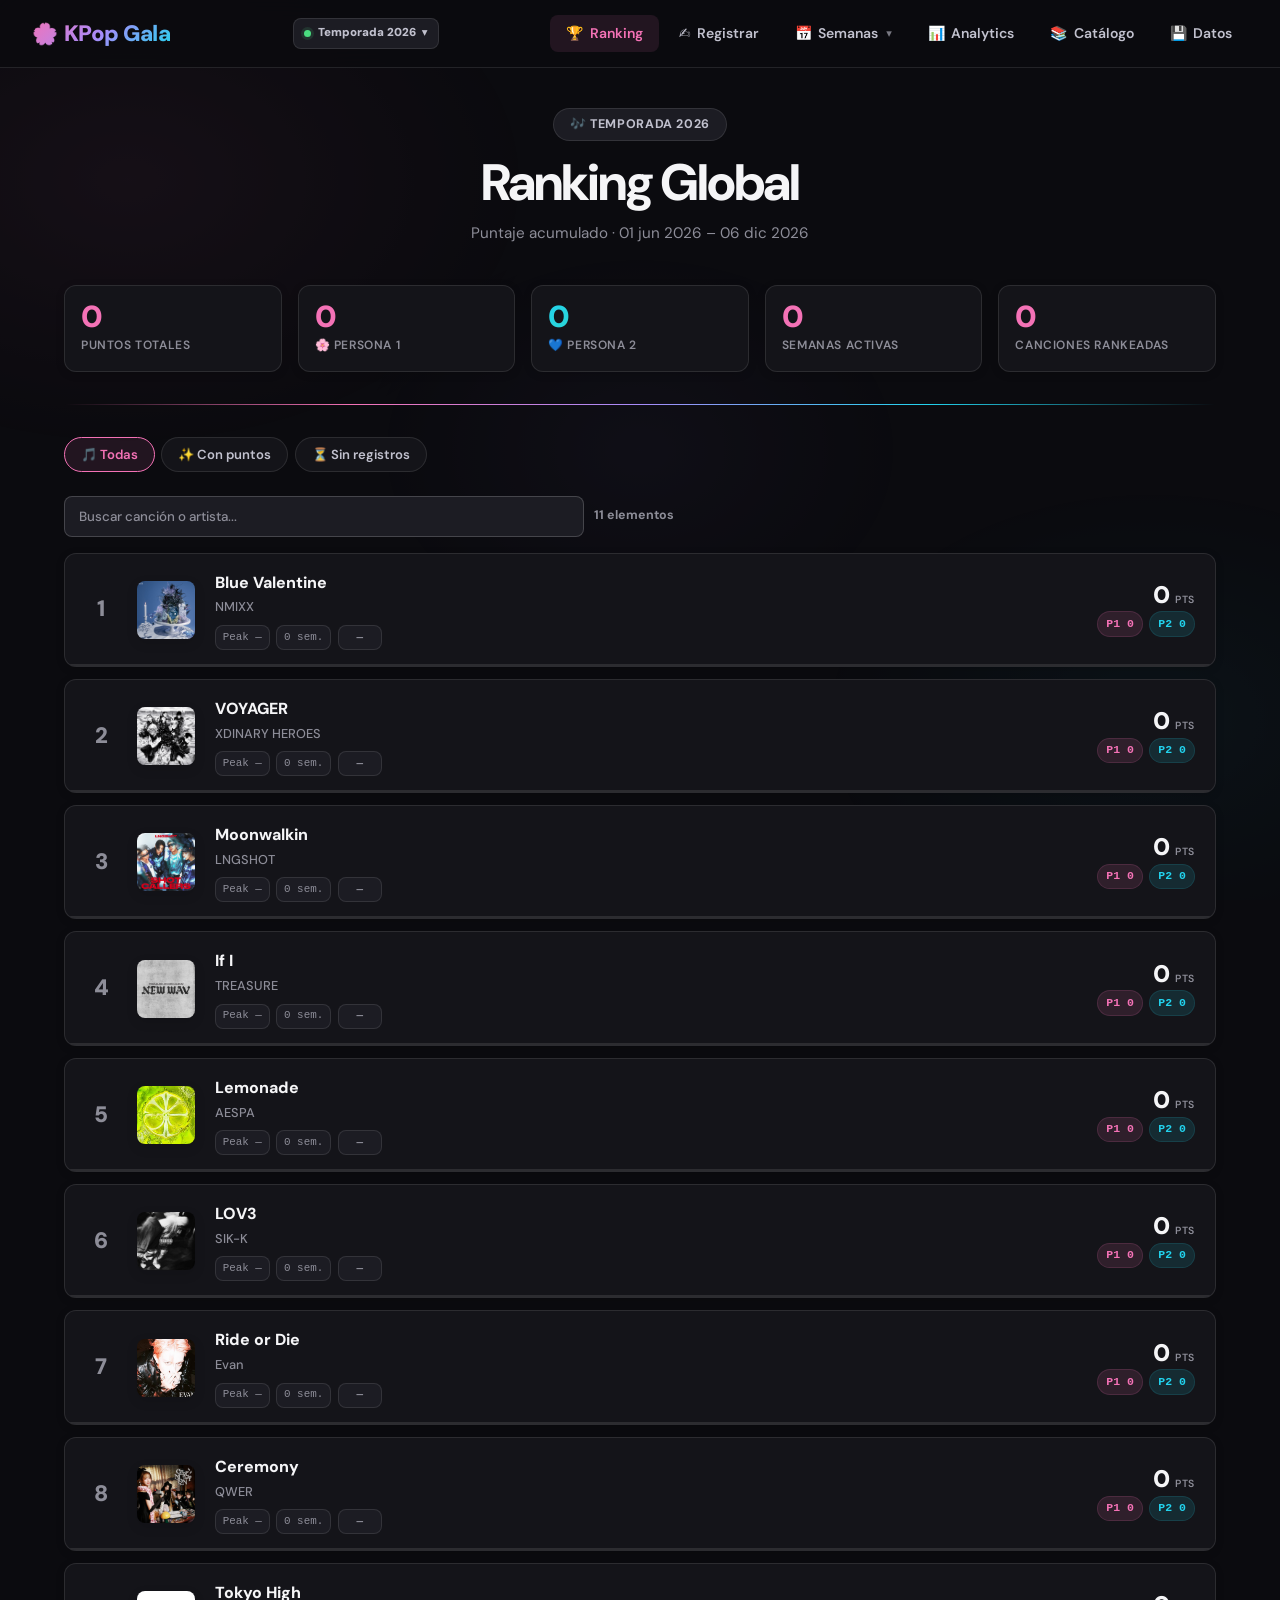
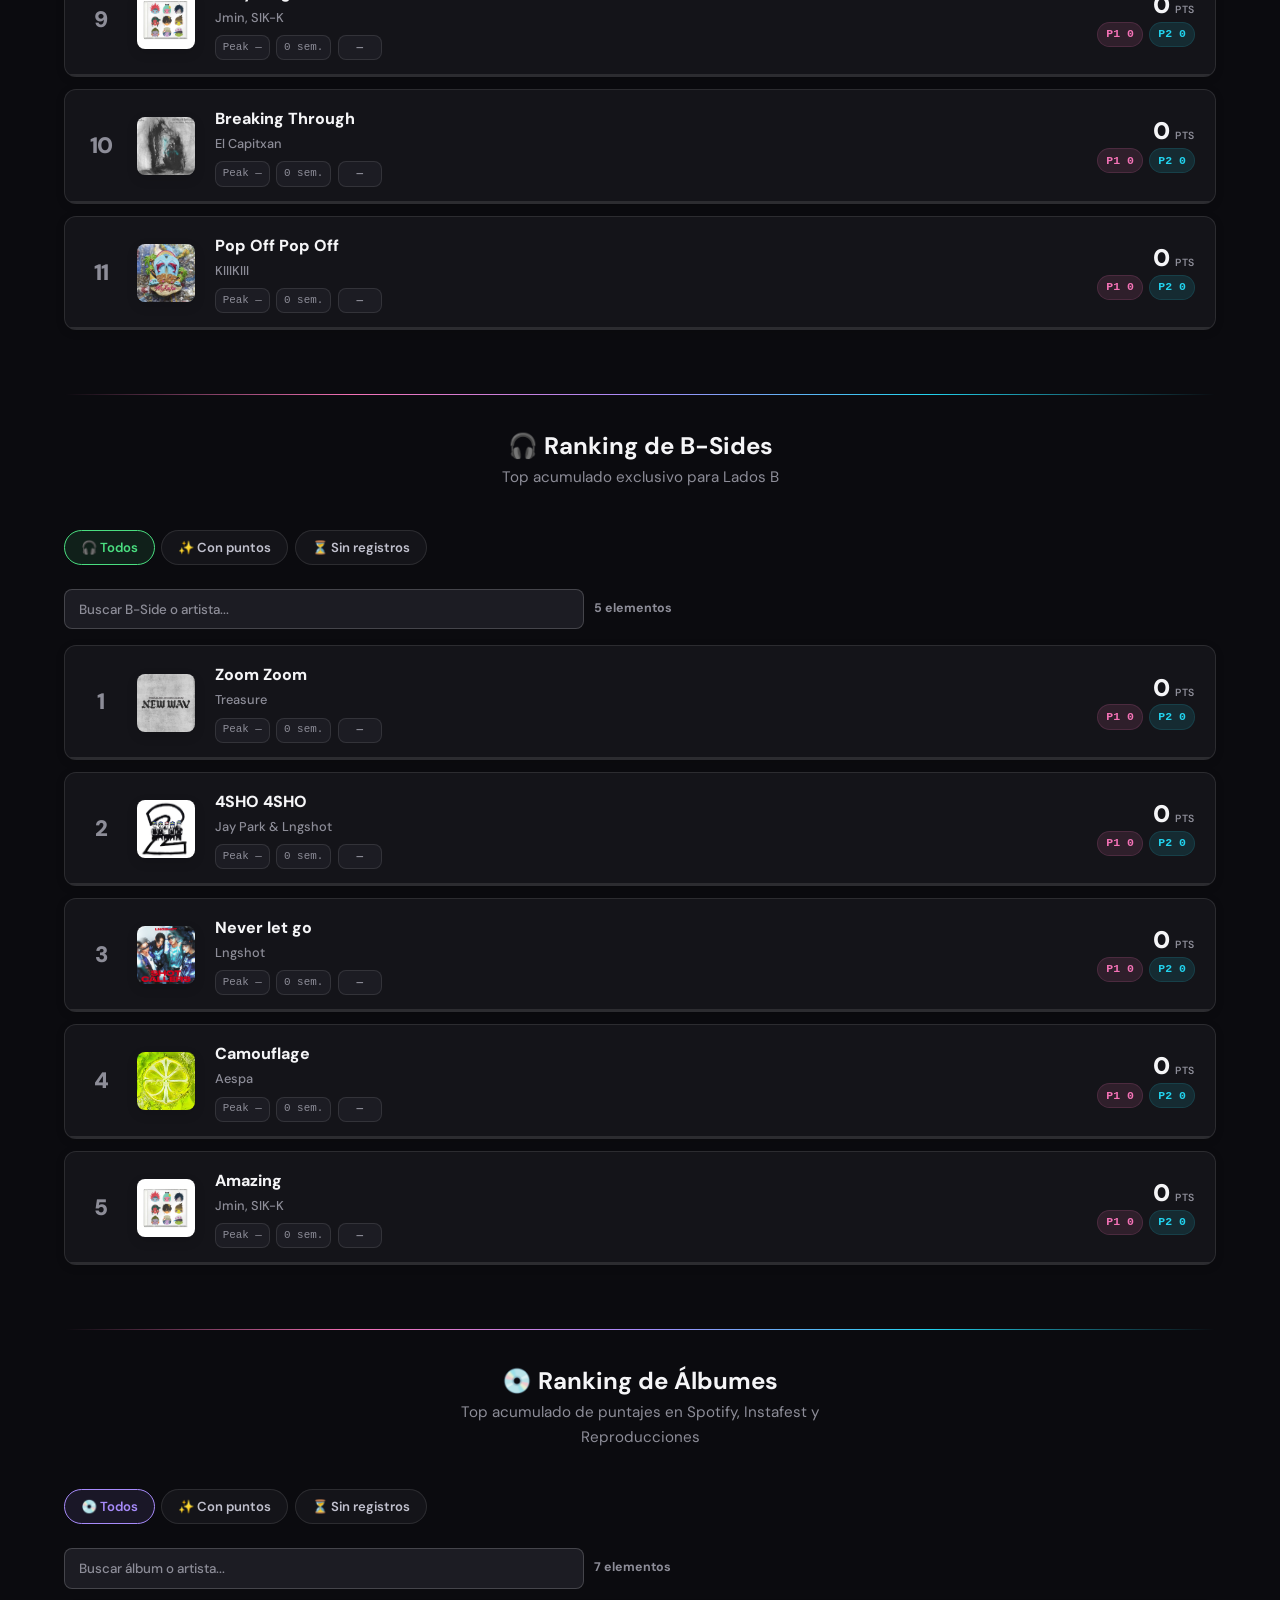
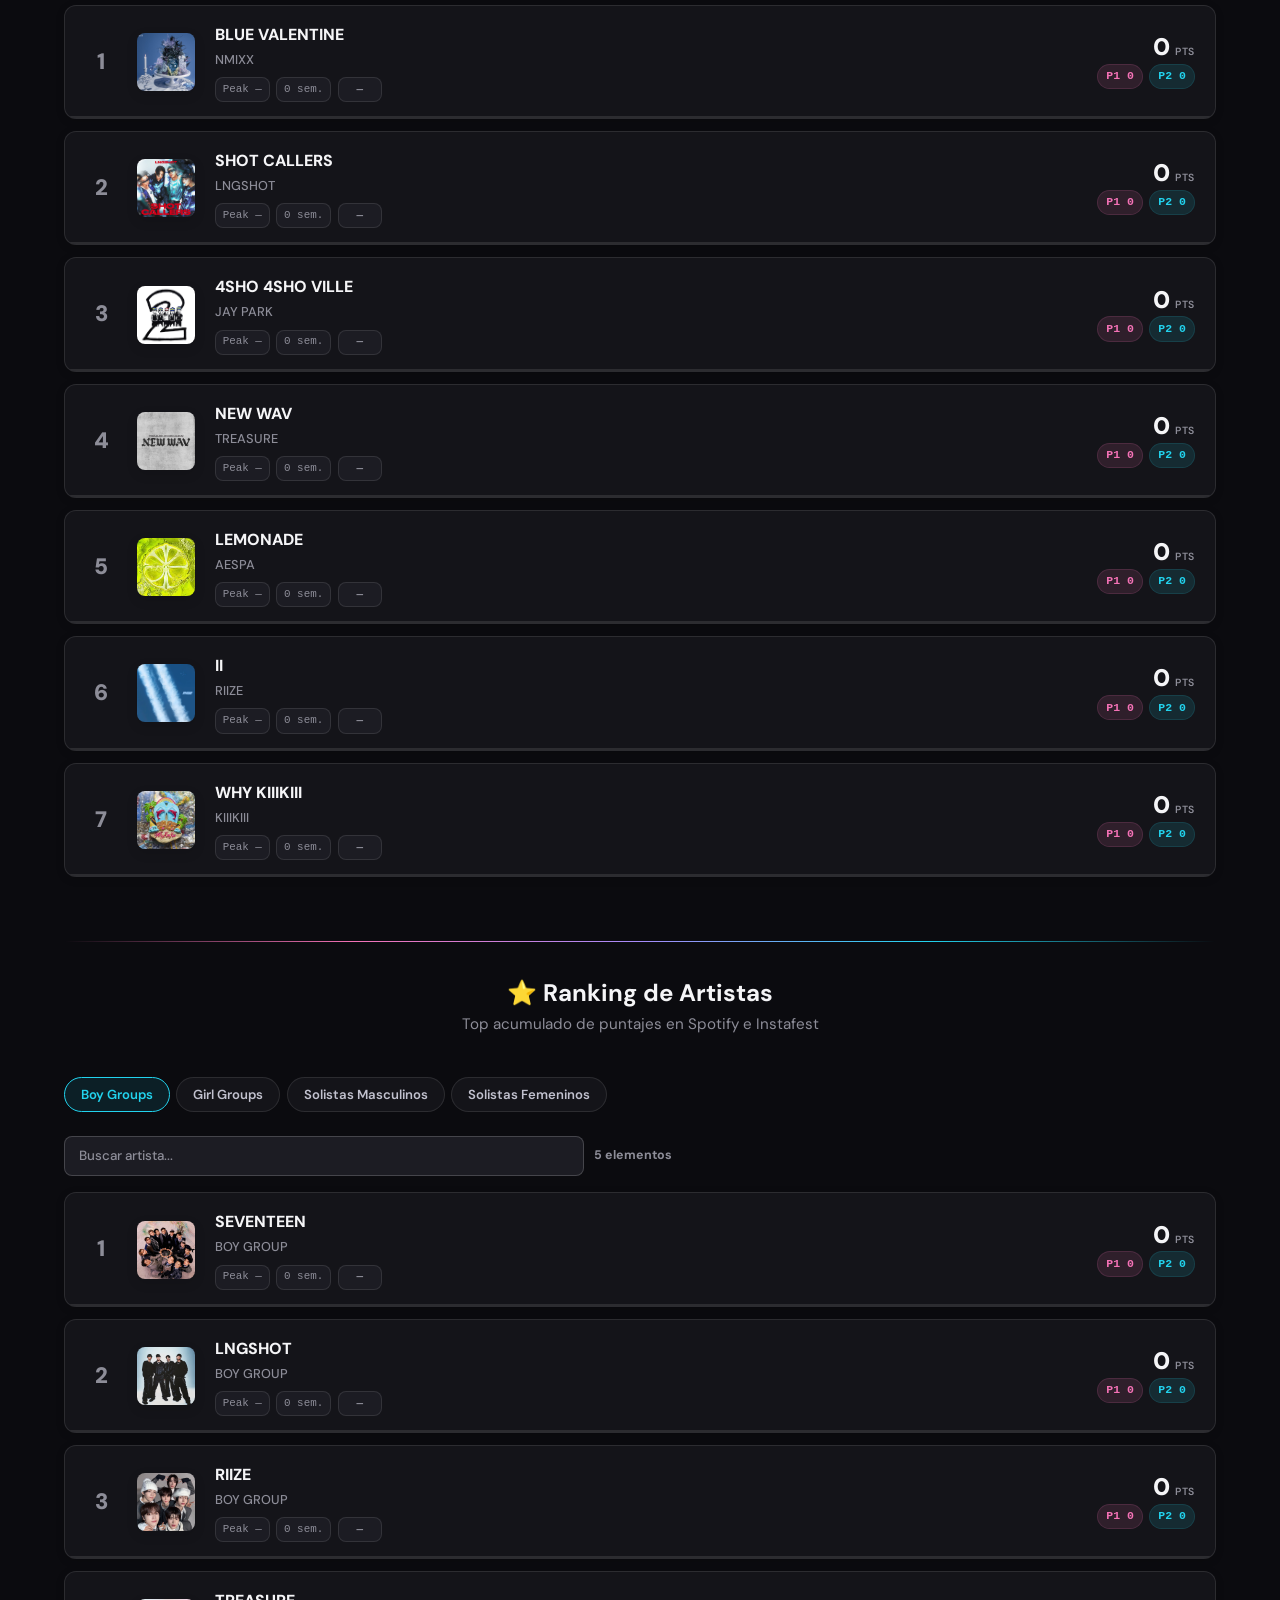
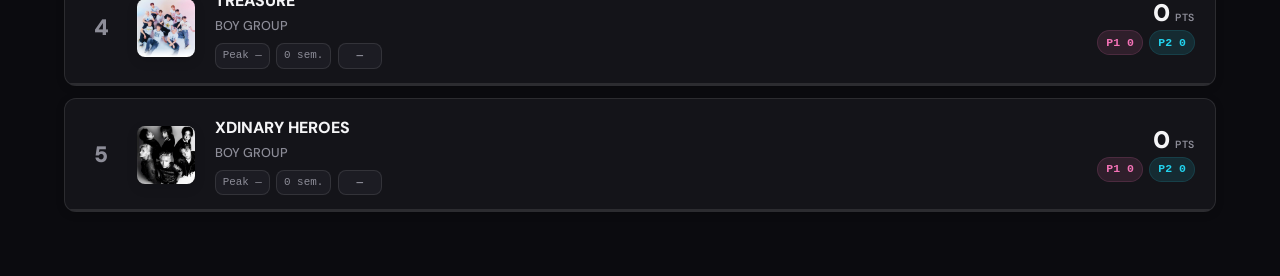
==== commit fef2847a: "feat(ui): establish KPop Gala dark design system" ====
--- a/kpop-gala-web/index.html
+++ b/kpop-gala-web/index.html
@@ -6,6 +6,7 @@
   <title>✨ KPop Gala · Ranking</title>
   <link rel="stylesheet" href="css/global.css">
   <link rel="stylesheet" href="css/index.css">
+  <link rel="stylesheet" href="css/design-system.css">
 </head>
 <body>
 
--- a/kpop-gala-web/css/global.css
+++ b/kpop-gala-web/css/global.css
@@ -3,54 +3,90 @@
    Variables, reset, tipografía, navbar, utilidades compartidas
    ============================================================ */
 
-@import url('https://fonts.googleapis.com/css2?family=Nunito:ital,wght@0,400;0,600;0,700;0,800;0,900;1,700&family=DM+Sans:wght@300;400;500;600&display=swap');
+@import url('https://fonts.googleapis.com/css2?family=DM+Sans:wght@400;500;600;700;800&display=swap');
 
 /* ── Variables ───────────────────────────────────────────────── */
 :root {
-  /* colores base */
-  --bg:          #fdf6f0;
-  --bg2:         #fff8f3;
-  --surface:     #ffffff;
-  --surface2:    #fef0e6;
-  --border:      #ffe0d0;
-  --text:        #1a0a00;
-  --text-soft:   #6b4a3a;
-  --text-muted:  #a07060;
-
-  /* neon accents */
-  --rosa:        #f472b6;
-  --rosa-glow:   rgba(244, 114, 182, 0.35);
-  --cyan:        #22d3ee;
-  --cyan-glow:   rgba(34, 211, 238, 0.35);
-  --amarillo:    #facc15;
-  --amarillo-glow: rgba(250, 204, 21, 0.35);
-  --violeta:     #a78bfa;
-  --violeta-glow:rgba(167, 139, 250, 0.35);
-  --verde:       #4ade80;
-  --verde-glow:  rgba(74, 222, 128, 0.35);
-
-  /* p1 = rosa, p2 = cyan */
-  --p1:          var(--rosa);
-  --p2:          var(--cyan);
-
-  /* sombras */
-  --shadow-sm:   0 2px 8px rgba(180, 80, 60, 0.08);
-  --shadow-md:   0 4px 24px rgba(180, 80, 60, 0.13);
-  --shadow-lg:   0 8px 40px rgba(180, 80, 60, 0.18);
-
-  /* radio */
-  --radius-sm:   8px;
-  --radius-md:   16px;
-  --radius-lg:   24px;
-  --radius-xl:   32px;
-
-  /* tipografía */
-  --font-display: 'Nunito', sans-serif;
-  --font-body:    'DM Sans', sans-serif;
-
-  /* transición base */
-  --ease:        cubic-bezier(0.34, 1.56, 0.64, 1);
-  --ease-out:    cubic-bezier(0.16, 1, 0.3, 1);
+  color-scheme: dark;
+  --bg: #0b0b0f;
+  --surface: #141419;
+  --elevated: #1c1c23;
+  --surface-hover: #24242e;
+  --text: #f5f5f7;
+  --text-soft: #c1c1ce;
+  --text-muted: #8d8d98;
+  --border: rgba(255, 255, 255, .10);
+  --border-strong: rgba(255, 255, 255, .18);
+  --on-accent: #0b0b0f;
+  --overlay: rgba(0, 0, 0, .68);
+
+  /* Product roles. Participant colors stay independent of category colors. */
+  --accent-song: #f472b6;
+  --accent-artist: #22d3ee;
+  --accent-album: #a78bfa;
+  --accent-bside: #4ade80;
+  --accent-gala: #facc15;
+  --song-tint: rgba(244, 114, 182, .10);
+  --artist-tint: rgba(34, 211, 238, .10);
+  --album-tint: rgba(167, 139, 250, .10);
+  --bside-tint: rgba(74, 222, 128, .10);
+  --gala-tint: rgba(250, 204, 21, .08);
+  --success: #4ade80;
+  --danger: #fb7185;
+  --focus: #67e8f9;
+  --control-accent: var(--accent-song);
+  --control-tint: var(--song-tint);
+
+  /* Compatibility aliases: existing templates and APIs retain their names. */
+  --bg2: var(--bg);
+  --surface2: var(--elevated);
+  --surface-elevated: var(--elevated);
+  --rosa: var(--accent-song);
+  --cyan: var(--accent-artist);
+  --violeta: var(--accent-album);
+  --verde: var(--accent-bside);
+  --amarillo: var(--accent-gala);
+  --p1: var(--accent-song);
+  --p2: var(--accent-artist);
+  --rosa-glow: rgba(244, 114, 182, .14);
+  --cyan-glow: rgba(34, 211, 238, .12);
+  --violeta-glow: rgba(167, 139, 250, .14);
+  --verde-glow: rgba(74, 222, 128, .12);
+  --amarillo-glow: rgba(250, 204, 21, .12);
+
+  --space-1: .25rem;
+  --space-2: .5rem;
+  --space-3: .75rem;
+  --space-4: 1rem;
+  --space-5: 1.25rem;
+  --space-6: 1.5rem;
+  --space-8: 2rem;
+  --space-10: 2.5rem;
+  --space-12: 3rem;
+  --space-16: 4rem;
+  --content-normal: 1200px;
+  --content-wide: 1280px;
+  --page-gutter: var(--space-6);
+  --radius-sm: 8px;
+  --radius-md: 12px;
+  --radius-lg: 16px;
+  --radius-xl: var(--radius-lg);
+  --radius-pill: 999px;
+  --shadow-sm: 0 2px 8px rgba(0, 0, 0, .16);
+  --shadow-md: 0 8px 24px rgba(0, 0, 0, .22);
+  --shadow-lg: 0 18px 48px rgba(0, 0, 0, .36);
+
+  --font-body: 'DM Sans', system-ui, -apple-system, 'Segoe UI', sans-serif;
+  --font-display: var(--font-body);
+  --font-mono: ui-monospace, 'Cascadia Code', 'SFMono-Regular', Consolas, monospace;
+  --text-xs: .75rem;
+  --text-sm: .875rem;
+  --text-base: 1rem;
+  --text-title: clamp(2rem, 5vw, 3.2rem);
+  --duration-fast: 150ms;
+  --duration-base: 220ms;
+  --ease: cubic-bezier(.2, .7, .2, 1);
+  --ease-out: cubic-bezier(.16, 1, .3, 1);
 }
 
 /* ── Reset ───────────────────────────────────────────────────── */
@@ -77,7 +113,8 @@
   background:
     radial-gradient(ellipse 600px 400px at 10% 20%, var(--rosa-glow) 0%, transparent 70%),
     radial-gradient(ellipse 500px 350px at 90% 80%, var(--cyan-glow) 0%, transparent 70%),
-    radial-gradient(ellipse 400px 300px at 50% 50%, var(--amarillo-glow) 0%, transparent 70%);
+    radial-gradient(ellipse 400px 300px at 50% 50%, var(--album-tint) 0%, transparent 70%);
+  opacity: .35;
   pointer-events: none;
   z-index: 0;
 }
@@ -92,10 +129,10 @@
   justify-content: space-between;
   padding: 0 2rem;
   height: 68px;
-  background: rgba(255, 255, 255, 0.82);
+  background: rgba(11, 11, 15, .92);
   backdrop-filter: blur(20px);
   -webkit-backdrop-filter: blur(20px);
-  border-bottom: 1.5px solid var(--border);
+  border-bottom: 1px solid var(--border);
   box-shadow: 0 2px 20px rgba(244, 114, 182, 0.08);
 }
 
@@ -157,7 +194,7 @@
   left: 50%;
   transform: translateX(-50%) translateY(-6px);
   background: var(--surface);
-  border: 1.5px solid var(--border);
+  border: 1px solid var(--border);
   border-radius: var(--radius-md);
   box-shadow: var(--shadow-lg);
   min-width: 180px;
@@ -192,9 +229,9 @@
 .page-wrapper {
   position: relative;
   z-index: 1;
-  max-width: 1200px;
+  max-width: var(--content-normal);
   margin: 0 auto;
-  padding: 2.5rem 1.5rem 4rem;
+  padding: var(--space-10) var(--page-gutter) var(--space-16);
 }
 
 /* ── Page header ─────────────────────────────────────────────── */
@@ -208,7 +245,7 @@
   gap: 0.35rem;
   padding: 0.35rem 1rem;
   background: var(--surface2);
-  border: 1.5px solid var(--border);
+  border: 1px solid var(--border);
   border-radius: 99px;
   font-size: 0.78rem;
   font-weight: 700;
@@ -239,7 +276,7 @@
 /* ── Cards ───────────────────────────────────────────────────── */
 .card {
   background: var(--surface);
-  border: 1.5px solid var(--border);
+  border: 1px solid var(--border);
   border-radius: var(--radius-lg);
   box-shadow: var(--shadow-sm);
   overflow: hidden;
@@ -267,30 +304,30 @@
 }
 .btn-primary {
   background: linear-gradient(135deg, var(--rosa), var(--violeta));
-  color: #fff;
+  color: var(--on-accent);
   box-shadow: 0 4px 20px var(--rosa-glow);
 }
 .btn-primary:hover {
-  transform: translateY(-2px) scale(1.03);
+  transform: translateY(-1px);
   box-shadow: 0 6px 30px var(--rosa-glow);
 }
 .btn-secondary {
   background: var(--surface2);
   color: var(--text);
-  border: 1.5px solid var(--border);
+  border: 1px solid var(--border);
 }
 .btn-secondary:hover {
   border-color: var(--rosa);
   color: var(--rosa);
-  background: #fff;
+  background: var(--elevated);
 }
 .btn-cyan {
   background: linear-gradient(135deg, var(--cyan), var(--verde));
-  color: #fff;
+  color: var(--on-accent);
   box-shadow: 0 4px 20px var(--cyan-glow);
 }
 .btn-cyan:hover {
-  transform: translateY(-2px) scale(1.03);
+  transform: translateY(-1px);
   box-shadow: 0 6px 30px var(--cyan-glow);
 }
 .btn-sm {
@@ -301,7 +338,7 @@
 /* ── Badges de persona ───────────────────────────────────────── */
 .badge-p1 {
   background: linear-gradient(135deg, var(--rosa), var(--violeta));
-  color: #fff;
+  color: var(--on-accent);
   padding: 0.2rem 0.7rem;
   border-radius: 99px;
   font-size: 0.72rem;
@@ -310,7 +347,7 @@
 }
 .badge-p2 {
   background: linear-gradient(135deg, var(--cyan), var(--verde));
-  color: #fff;
+  color: var(--on-accent);
   padding: 0.2rem 0.7rem;
   border-radius: 99px;
   font-size: 0.72rem;
@@ -330,7 +367,7 @@
 }
 .form-input, .form-select {
   padding: 0.7rem 1rem;
-  border: 1.5px solid var(--border);
+  border: 1px solid var(--border);
   border-radius: var(--radius-md);
   background: var(--surface);
   color: var(--text);
@@ -377,7 +414,7 @@
   gap: 0.75rem;
   padding: 0.9rem 1.4rem;
   background: var(--surface);
-  border: 1.5px solid var(--border);
+  border: 1px solid var(--border);
   border-radius: var(--radius-md);
   box-shadow: var(--shadow-lg);
   font-family: var(--font-display);
@@ -415,13 +452,14 @@
 .fw-bold { font-weight: 700; }
 .fw-black { font-weight: 900; }
 .font-display { font-family: var(--font-display); }
-.hidden { display: none !important; }
+/* Preserve the HTML hidden contract against component display rules. */
+[hidden]:not([hidden="until-found"]), .hidden { display: none !important; }
 
 /* ── Animaciones de entrada ──────────────────────────────────── */
 .fade-up {
   opacity: 0;
-  transform: translateY(24px);
-  animation: fadeUp 0.5s var(--ease-out) both;
+  transform: translateY(8px);
+  animation: fadeUp var(--duration-base) var(--ease-out) both;
 }
 @keyframes fadeUp {
   to { opacity: 1; transform: translateY(0); }
@@ -436,5 +474,26 @@
 @media (max-width: 768px) {
   .navbar { padding: 0 1rem; }
   .nav-links a span { display: none; }
-  .page-wrapper { padding: 1.5rem 1rem 3rem; }
-}
+  :root { --page-gutter: var(--space-4); }
+  .page-wrapper { padding: var(--space-6) var(--page-gutter) var(--space-12); }
+}
+
+/* Base accessibility; page-specific work follows in later phases. */
+:root body :focus-visible {
+  outline: 2px solid var(--focus);
+  outline-offset: 3px;
+}
+input, select, textarea { accent-color: var(--control-accent); }
+::selection { background: var(--accent-album); color: var(--on-accent); }
+@media (prefers-reduced-motion: reduce) {
+  html { scroll-behavior: auto !important; }
+  *, *::before, *::after {
+    animation-duration: .01ms !important;
+    animation-delay: 0ms !important;
+    animation-iteration-count: 1 !important;
+    transition-duration: .01ms !important;
+    transition-delay: 0ms !important;
+    scroll-behavior: auto !important;
+  }
+  .fade-up { opacity: 1; transform: none; }
+}
--- a/kpop-gala-web/css/design-system.css
+++ b/kpop-gala-web/css/design-system.css
@@ -0,0 +1,239 @@
+/* KPOP GALA — Design System, phase 1.
+   Loaded after page CSS. Existing layout, selectors and JS remain intact.
+   `body` gives shared paint precedence over legacy CSS injected after load. */
+
+/* Content widths and type hierarchy, without moving page sections. */
+body :is(.datos-page, .hof-page, .seasons-page) { max-width: var(--content-normal); }
+body .analytics-page { max-width: var(--content-wide); }
+body .kg-season-banner { max-width: var(--content-normal); }
+body :is(.page-header h1, .analytics-head h1, .season-page-head h1, .hof-head h1) {
+  font-family: var(--font-display);
+  font-size: var(--text-title);
+  font-weight: 800;
+  letter-spacing: -.04em;
+  line-height: 1.1;
+  color: var(--text);
+  background: none;
+  -webkit-text-fill-color: currentColor;
+}
+body :is(.form-label, .season-form-grid label span, .hof-form-grid label span) {
+  color: var(--text-soft);
+  font-weight: 600;
+}
+body :is(.stat-num, .rank-pos, .rank-total, .hi-pts, .str-pos, .str-pts,
+  .rp-pts, .pts-val, .data-stat span, .analytics-stat strong, .detail-kpi strong,
+  .active-season-stat strong, .season-year) {
+  font-variant-numeric: tabular-nums;
+  letter-spacing: -.035em;
+}
+body :is(.kg-rank-meta, .rank-persona-scores, .hof-award, .hof-status,
+  .season-pill, .analytics-pill, .detail-badge, .data-kicker, .analytics-badge) {
+  font-family: var(--font-mono);
+  font-weight: 500;
+}
+
+/* Neutral surfaces: gradients are reserved for small, contextual accents. */
+body :is(.card, .stat-chip, .rank-card, .form-card, .semana-selector,
+  .filtros-bar, .semana-tabla, .resumen-persona-card, .historial-item,
+  .catalog-summary-card, .catalog-item, .data-stat, .data-card, .profile-settings,
+  .analytics-stat, .analytics-section, .record-card, .top-panel,
+  .analytics-item, .detail-hero, .chart-card, .season-section, .season-card,
+  .hof-card, .hof-editor) {
+  background: var(--surface);
+  border-color: var(--border);
+  border-width: 1px;
+  border-radius: var(--radius-md);
+  box-shadow: var(--shadow-sm);
+}
+body :is(.form-card, .detail-hero, .season-section, .hof-editor) { border-radius: var(--radius-lg); }
+body :is(.profile-field, .duel-person, .detail-kpi, .active-season-stat,
+  .hof-season-switch, .kg-season-chip, .kg-rank-meta > span) {
+  background: var(--elevated);
+  border: 1px solid var(--border);
+  border-radius: var(--radius-sm);
+}
+body :is(.stat-chip, .data-stat, .analytics-stat, .catalog-summary-card, .detail-kpi) {
+  padding: var(--space-4);
+}
+body :is(.catalog-item.archived, .hof-empty, .kg-no-results) {
+  background: var(--surface);
+  border-color: var(--border);
+}
+body :is(.catalog-search-wrap, .image-preview-wrap, .storage-note code) {
+  background: var(--elevated);
+  color: var(--text);
+}
+body :is(.rank-img-wrap, .catalog-thumb, .image-preview-wrap, .detail-cover,
+  .hof-cover, .season-year, .data-icon, .image-editor) { border-radius: var(--radius-sm); }
+body .hof-cover { border: 1px solid var(--border-strong); }
+body .catalog-item.archived { opacity: .78; }
+
+/* Preserve participant and category distinction on the existing cards. */
+body .form-card.p1-card, body .profile-field.p1-field { border-top: 2px solid var(--p1); }
+body .form-card.p2-card, body .profile-field.p2-field { border-top: 2px solid var(--p2); }
+body .resumen-persona-card.rp1 { border-color: var(--rosa-glow); }
+body .resumen-persona-card.rp2 { border-color: var(--cyan-glow); }
+body .rank-card.pos-1 { background: linear-gradient(105deg, var(--gala-tint), transparent 50%), var(--surface); border-color: var(--amarillo-glow); }
+body .rank-card.pos-2, body .rank-card.pos-3 { background: var(--surface); border-color: var(--border-strong); }
+body .rank-card.kg-top-1 { box-shadow: var(--shadow-sm); }
+body :is(.rank-card.kg-top-1, .rank-card.kg-top-2, .rank-card.kg-top-3)::before { opacity: .25; }
+body .hof-hero { background: linear-gradient(110deg, var(--gala-tint), transparent 60%), var(--surface); border: 1px solid var(--amarillo-glow); }
+body .hof-card::before { background: linear-gradient(135deg, var(--gala-tint), transparent); }
+body .active-season-card { background: linear-gradient(110deg, var(--album-tint), transparent 60%), var(--surface); border: 1px solid var(--violeta-glow); }
+body .active-season-card::after { opacity: .25; }
+body :is(.hof-hero small, .hof-award) { color: var(--accent-gala); }
+body :is(.active-season-kicker, .season-btn:hover, .kg-season-chip:hover,
+  .kg-season-closed-note a, .catalog-badge.custom, .kg-v12-badge) { color: var(--accent-album); }
+body .season-card.active { border-color: var(--accent-album); box-shadow: none; }
+body .season-year { background: var(--elevated); }
+
+/* One button vocabulary; semantic pills retain their round shape below. */
+body :is(.btn, .analytics-btn, .season-btn, .hof-btn, .data-action, .file-picker span) {
+  font-family: var(--font-body);
+  font-weight: 600;
+  font-size: .82rem;
+  letter-spacing: 0;
+  border-radius: var(--radius-sm);
+  border: 1px solid var(--border-strong);
+  background: var(--elevated);
+  color: var(--text);
+  box-shadow: none;
+  padding: var(--space-2) var(--space-4);
+  min-height: 38px;
+  transition: background var(--duration-fast) ease, border-color var(--duration-fast) ease,
+    color var(--duration-fast) ease, transform var(--duration-fast) ease;
+}
+body :is(.btn-primary, .data-action.primary, .season-btn.primary, .hof-btn.primary,
+  .btn-cyan, .btn-category) {
+  background: var(--control-tint);
+  color: var(--control-accent);
+  border-color: var(--control-accent);
+}
+body :is(.btn-cyan, .btn-artist) { --control-accent: var(--accent-artist); --control-tint: var(--artist-tint); }
+body .btn-bside { --control-accent: var(--accent-bside); --control-tint: var(--bside-tint); }
+body :is(.btn-album, .season-btn.primary) { --control-accent: var(--accent-album); --control-tint: var(--album-tint); }
+body .hof-btn.primary { --control-accent: var(--accent-gala); --control-tint: var(--gala-tint); }
+body .form-card button[type="submit"] { width: 100%; }
+body :is(.btn, .analytics-btn, .season-btn, .hof-btn, .data-action, .file-picker span):hover:not(:disabled) {
+  background: var(--surface-hover);
+  border-color: var(--control-accent);
+  color: var(--text);
+  box-shadow: none;
+  transform: translateY(-1px);
+}
+body :is(.btn, .analytics-btn, .season-btn, .hof-btn, .data-action):disabled {
+  opacity: .45; cursor: not-allowed; transform: none; box-shadow: none;
+}
+body :is(.catalog-actions button, .dialog-close) {
+  background: var(--elevated); color: var(--text-soft); border-radius: var(--radius-sm);
+}
+body :is(.season-btn.danger, .catalog-actions .danger, .catalog-badge.arch) { color: var(--danger); }
+body :is(.season-btn.success, .season-pill.open) { color: var(--success); }
+
+/* Tabs / pills share a restrained active state with a category accent. */
+body :is(.tab-btn, .analytics-tab, .catalog-tab) {
+  border: 1px solid var(--border);
+  background: var(--surface);
+  color: var(--text-soft);
+  border-radius: var(--radius-pill);
+  font-family: var(--font-body);
+  font-weight: 600;
+  padding: var(--space-2) var(--space-4);
+  box-shadow: none;
+  transition: background var(--duration-fast), border-color var(--duration-fast), color var(--duration-fast);
+}
+body :is(.tab-btn, .analytics-tab, .catalog-tab):is(.active, :hover) {
+  background: var(--control-tint);
+  border-color: var(--control-accent);
+  color: var(--control-accent);
+  box-shadow: none;
+}
+#tabs-artistas, .catalog-tab[data-type="artistas"], .analytics-tab[data-type="artistas"] { --control-accent: var(--accent-artist); --control-tint: var(--artist-tint); }
+#tabs-albumes, .catalog-tab[data-type="albumes"], .analytics-tab[data-type="albumes"] { --control-accent: var(--accent-album); --control-tint: var(--album-tint); }
+#tabs-bsides, .catalog-tab[data-type="bsides"], .analytics-tab[data-type="bsides"] { --control-accent: var(--accent-bside); --control-tint: var(--bside-tint); }
+body .nav-links a { border-radius: var(--radius-sm); }
+body .nav-links a:is(:hover, .active) { background: var(--song-tint); color: var(--accent-song); box-shadow: none; }
+body .navbar { border-bottom-width: 1px; box-shadow: none; }
+
+/* Inputs: do not set a new width/min-width or change existing form grids. */
+body :is(.form-input, .form-select, .semana-selector select, .filtros-bar select,
+  .catalog-toolbar select, .season-form-grid input, .hof-form-grid select,
+  .hof-season-switch select, .profile-input-row input, .kg-select-search, .kg-ranking-search) {
+  background-color: var(--elevated);
+  color: var(--text);
+  border: 1px solid var(--border-strong);
+  border-radius: var(--radius-sm);
+  font-family: var(--font-body);
+  font-weight: 500;
+  transition: border-color var(--duration-fast), box-shadow var(--duration-fast);
+}
+body :is(input, textarea)::placeholder { color: var(--text-muted); opacity: 1; }
+body select option { color: var(--text); background: var(--elevated); }
+body :is(.form-input, .form-select, .kg-select-search, .kg-ranking-search):focus {
+  border-color: var(--focus); box-shadow: 0 0 0 3px var(--cyan-glow);
+}
+body .file-picker:focus-within span { outline: 2px solid var(--focus); outline-offset: 3px; }
+body .rank-card.kg-rank-clickable:focus-visible { outline: 2px solid var(--focus); outline-offset: 3px; }
+
+/* Badges and numeric previews. Color is complemented by existing labels. */
+body :is(.badge-p1, .badge-p2, .page-header .emoji-badge, .analytics-badge,
+  .catalog-badge, .hof-status, .hof-award, .hof-points, .season-pill, .semana-chip,
+  .semana-num-badge, .pos-badge, .detail-badge, .analytics-pill) {
+  border-radius: var(--radius-pill); border: 1px solid var(--border);
+  background: var(--elevated); color: var(--text-soft); box-shadow: none;
+}
+body .badge-p1 { color: var(--p1); background: var(--song-tint); border-color: var(--rosa-glow); }
+body .badge-p2 { color: var(--p2); background: var(--artist-tint); border-color: var(--cyan-glow); }
+body :is(.hof-award, .pos-badge.top) { color: var(--accent-gala); background: var(--gala-tint); }
+body :is(.stat-chip .stat-num, .pts-preview .pts-val) {
+  color: var(--p1); background: none; -webkit-text-fill-color: currentColor;
+}
+body :is(.stat-chip .stat-num.cyan, .p2-card .pts-preview .pts-val) { color: var(--p2); }
+body .form-card-title .person-icon { color: var(--on-accent); }
+body .p1-card .person-icon { background: var(--p1); }
+body .p2-card .person-icon { background: var(--p2); }
+/* Legacy movement declarations are !important; keep this override equally narrow. */
+body .kg-move-up { color: var(--success) !important; background: var(--bside-tint) !important; }
+body .kg-move-down { color: var(--danger) !important; background: var(--song-tint) !important; }
+body .kg-move-new { color: var(--accent-album) !important; background: var(--album-tint) !important; }
+
+/* Shared messages and dialogs; preserve visibility, timers, positions and focus logic. */
+body :is(.toast, .catalog-toast, .season-toast, .hof-toast, .data-message, .kg-undo-toast) {
+  background: var(--elevated); color: var(--text);
+  border: 1px solid var(--border-strong); border-radius: var(--radius-md);
+  box-shadow: var(--shadow-lg); font-family: var(--font-body); font-weight: 500;
+  overflow-wrap: anywhere;
+}
+body :is(.toast, .catalog-toast, .season-toast, .hof-toast, .data-message).error {
+  color: var(--danger); border-color: var(--danger);
+}
+body :is(.toast, .catalog-toast, .season-toast, .hof-toast, .data-message).success {
+  color: var(--success); border-color: var(--success);
+}
+body .kg-undo-toast button { background: var(--song-tint); color: var(--accent-song); }
+body .kg-undo-toast .kg-close { background: transparent; color: var(--text-muted); }
+body :is(.catalog-dialog, .season-dialog) {
+  margin: auto;
+  color: var(--text); background: var(--surface); border: 1px solid var(--border-strong);
+  border-radius: var(--radius-lg); box-shadow: var(--shadow-lg);
+}
+body :is(.catalog-dialog, .season-dialog)::backdrop { background: var(--overlay); }
+
+/* Graphics / motion paint only, never recalculate any data. */
+body .kg-label { fill: var(--text-muted); font-family: var(--font-mono); }
+body .kg-gridline { stroke: var(--border); }
+body .history-table td { border-bottom-color: var(--border); }
+body .history-table tr:hover td { background: var(--elevated); }
+body .duel-bar { background: var(--artist-tint); }
+body .duel-bar > div { background: var(--p1); }
+body :is(.card, .stat-chip, .rank-card, .catalog-item, .analytics-item):hover {
+  transform: translateY(-1px); box-shadow: var(--shadow-md);
+}
+body .rank-card.kg-rank-clickable.kg-top-1:hover { transform: translateY(-1px); }
+body .rank-card:hover .rank-img-wrap img { transform: none; }
+body .neon-divider { height: 1px; opacity: .45; }
+
+/* Keep semantic status colors after the shared badge paint. */
+body .season-pill.open { color: var(--success); }
+body .catalog-badge.custom { color: var(--accent-album); }
+body .catalog-badge.arch { color: var(--danger); }
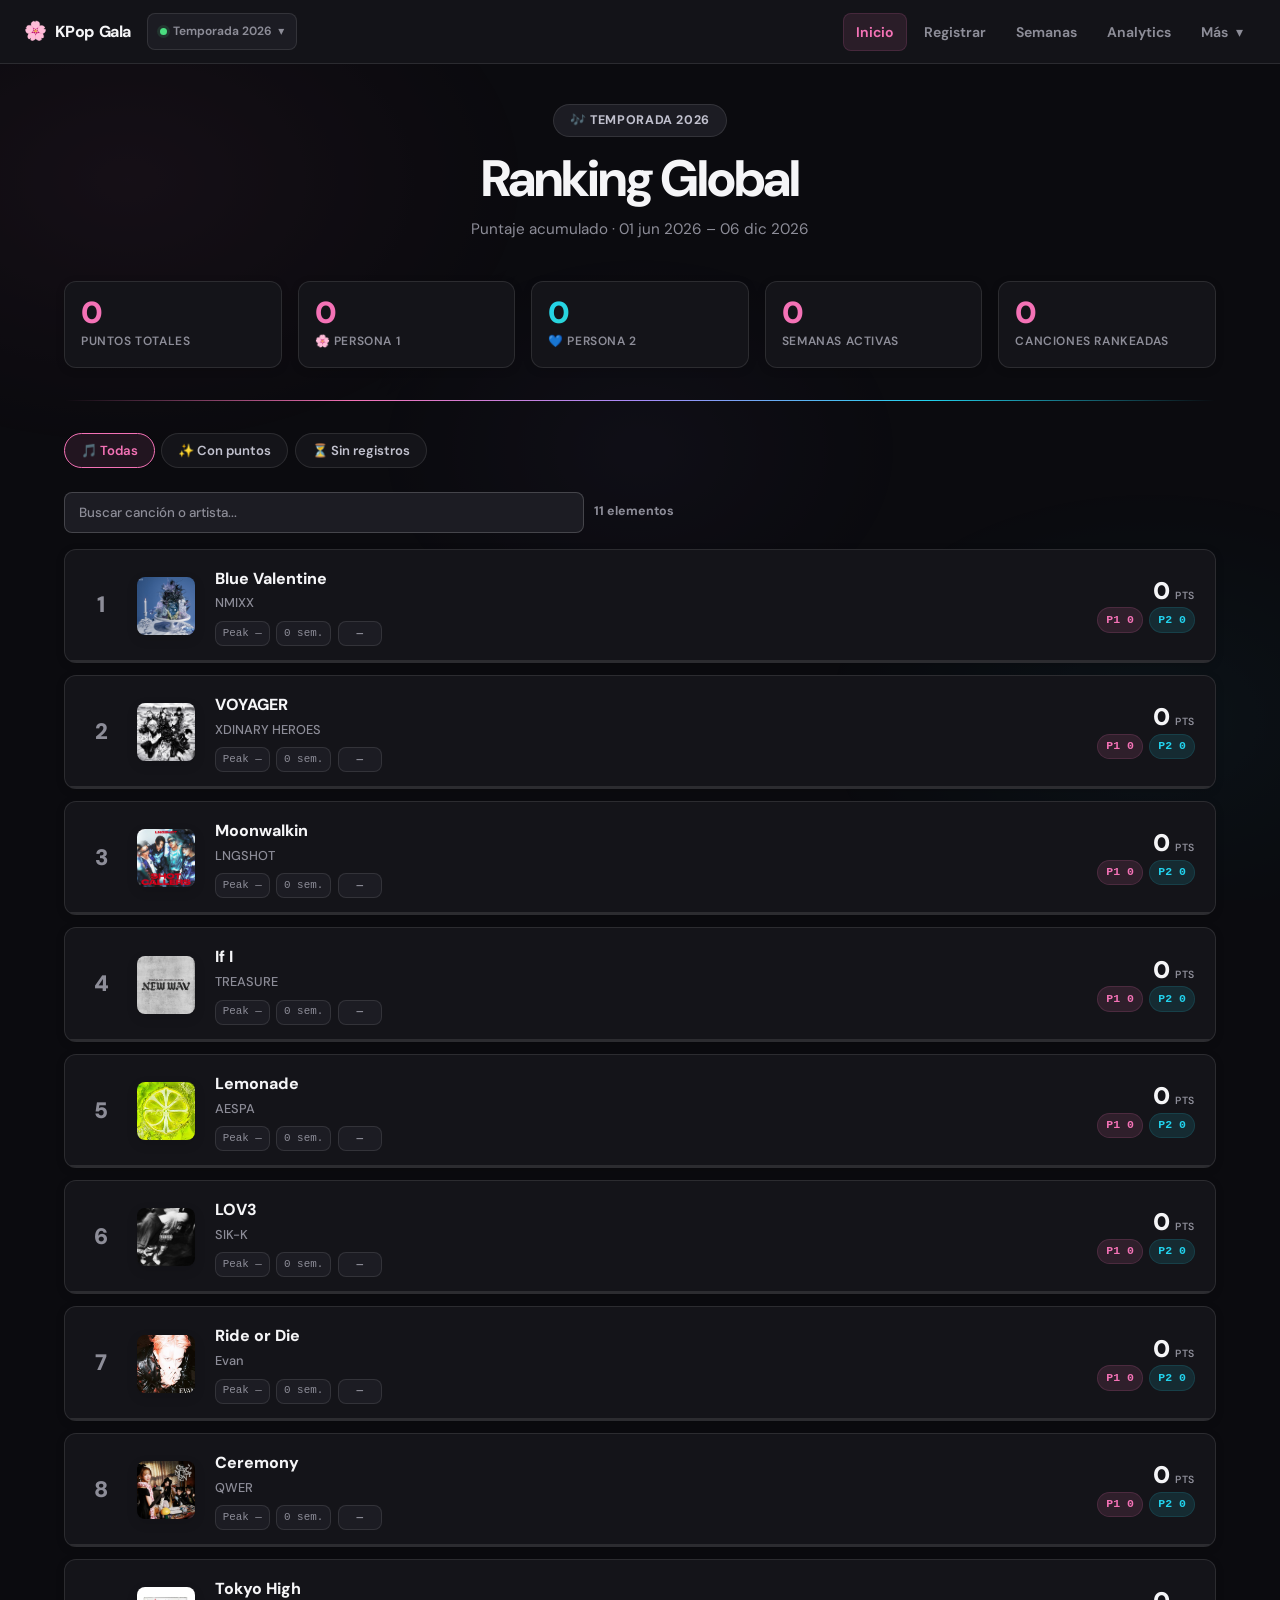
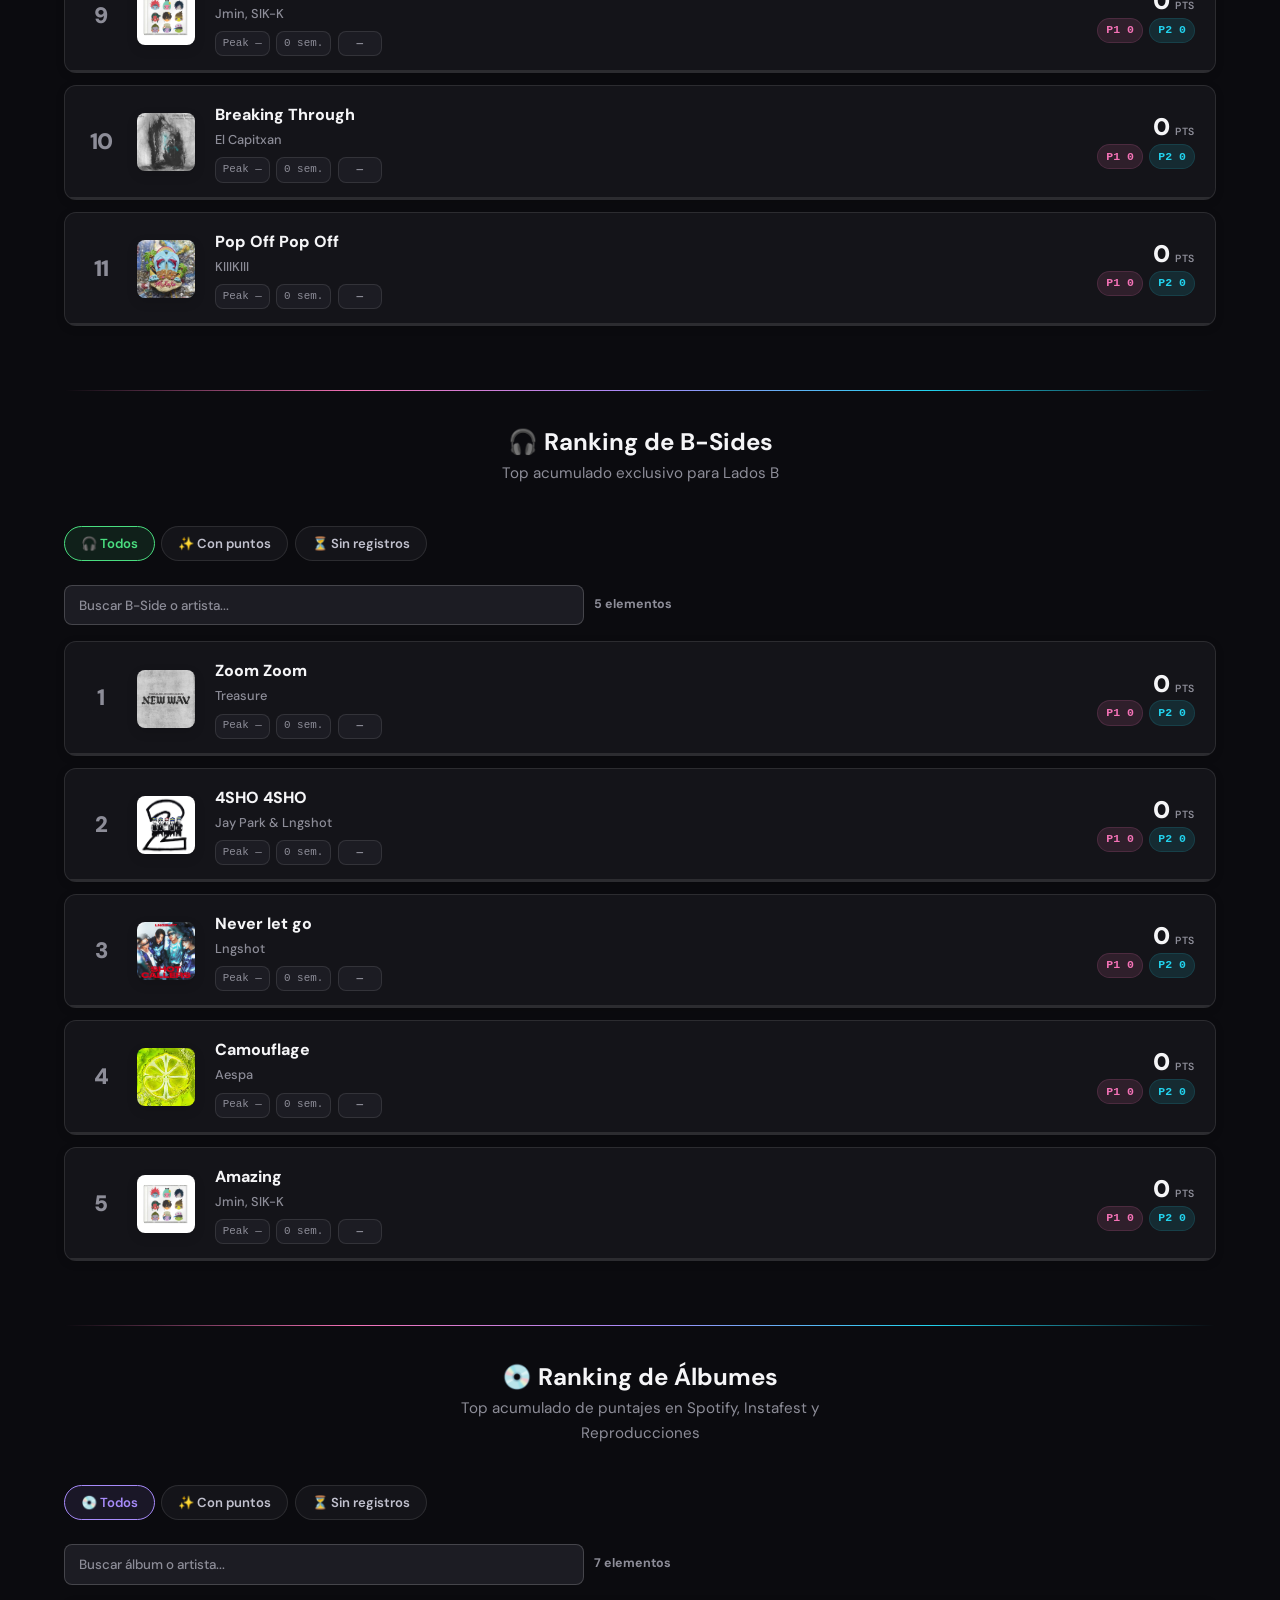
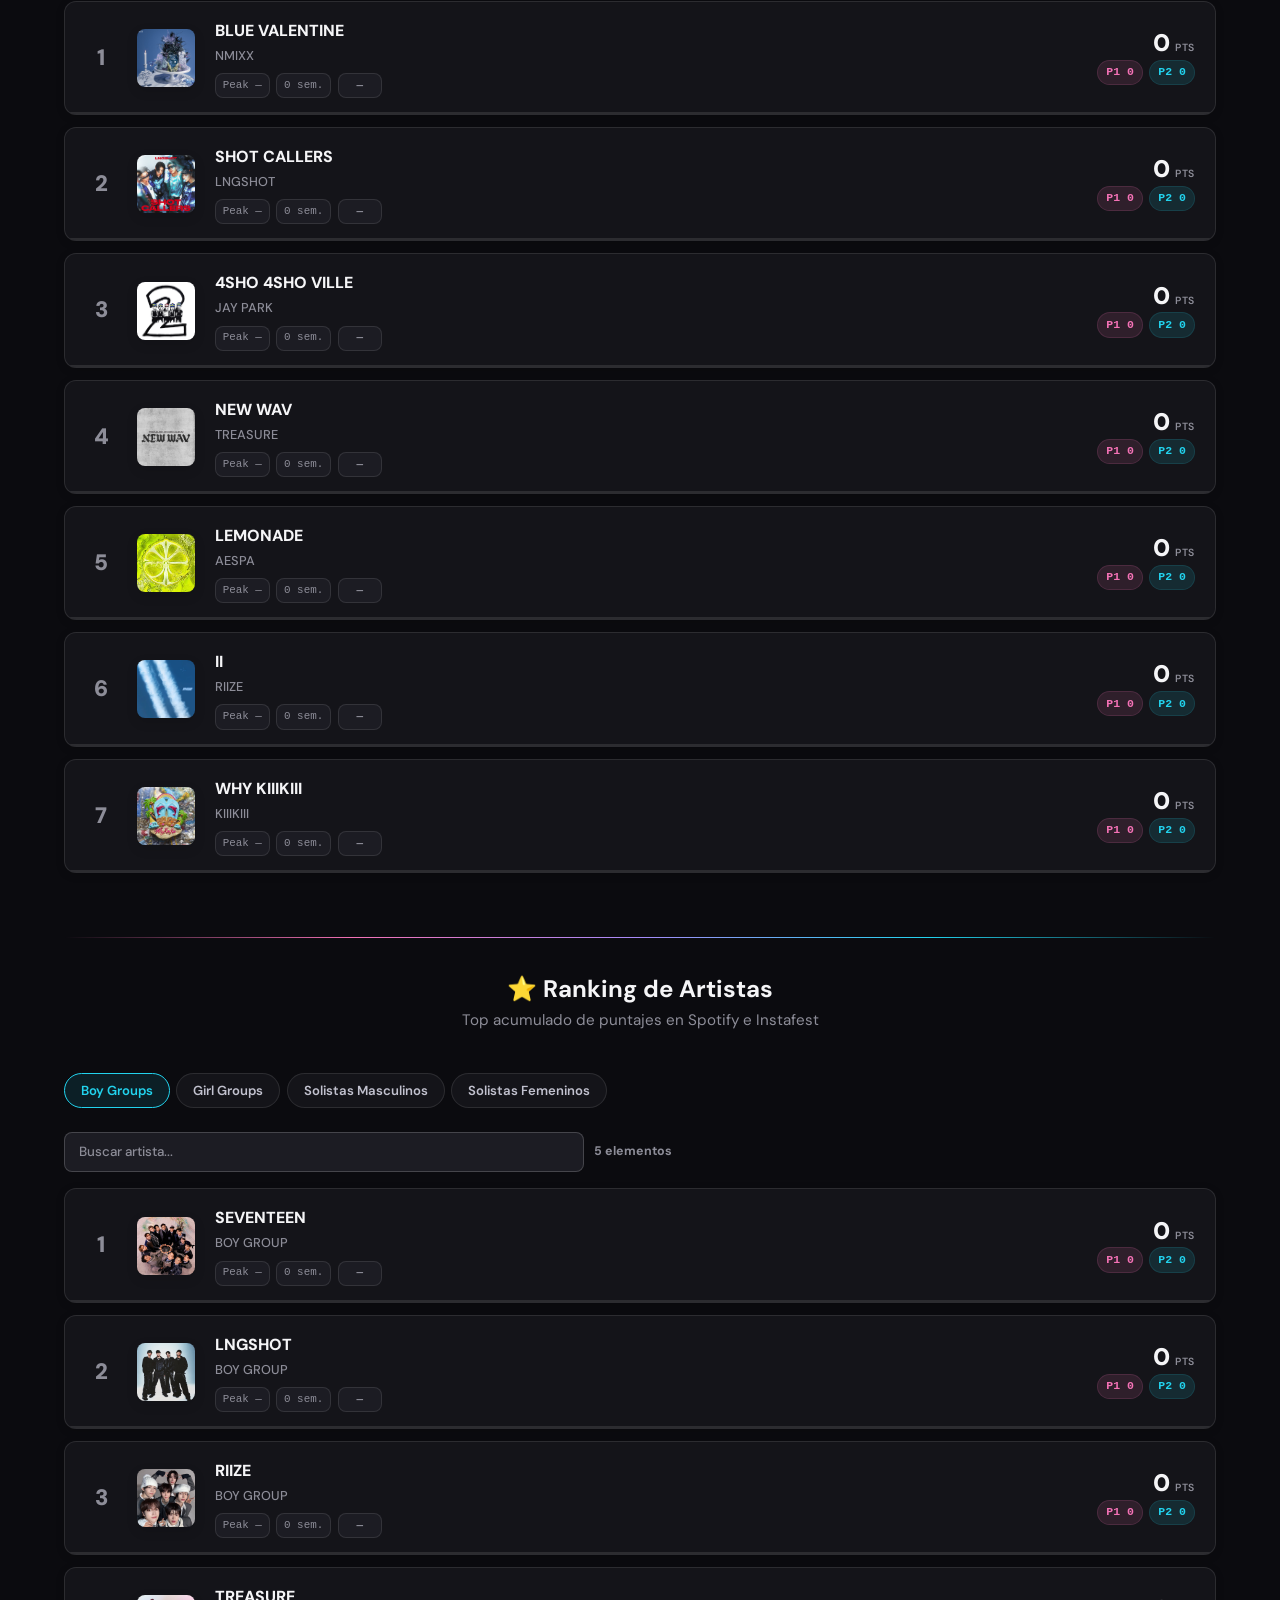
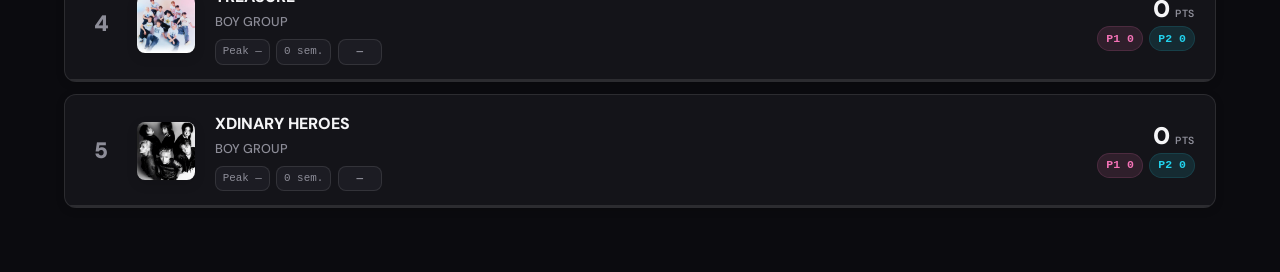
==== commit da2c4128: "feat(ui): add responsive shared app shell navigation" ====
--- a/kpop-gala-web/index.html
+++ b/kpop-gala-web/index.html
@@ -13,32 +13,30 @@
 <!-- ═══════════════════════════════════════════════════
      NAVBAR
 ════════════════════════════════════════════════════ -->
-<nav class="navbar">
-  <a href="index.html" class="nav-logo">
-    <span>🌸</span> KPop Gala
-  </a>
-  <ul class="nav-links">
-    <li>
-      <a href="index.html" class="active">
-        🏆 <span>Ranking</span>
-      </a>
-    </li>
-    <li>
-      <a href="registro.html">
-        ✍️ <span>Registrar</span>
-      </a>
-    </li>
-    <li class="nav-dropdown">
-      <a href="#">
-        📅 <span>Semanas</span>
-      </a>
-      <div class="dropdown-menu">
-        <a href="semanas.html">📋 Ver todas</a>
-        <a href="semanas.html?filtro=p1">🌸 Persona 1</a>
-        <a href="semanas.html?filtro=p2">💙 Persona 2</a>
-      </div>
-    </li>
-  </ul>
+<nav class="navbar" aria-label="Navegación principal">
+  <div class="nav-shell">
+    <a href="index.html" class="nav-logo" aria-label="KPop Gala · Inicio"><span aria-hidden="true">🌸</span><strong>KPop Gala</strong></a>
+    <button class="nav-menu-toggle" type="button" aria-expanded="false" aria-controls="primary-navigation">
+      <span class="sr-only">Abrir menú</span><span class="nav-menu-icon" aria-hidden="true"></span>
+    </button>
+    <div class="nav-panel" id="primary-navigation">
+      <ul class="nav-links">
+        <li><a class="nav-link" href="index.html" aria-current="page"><span>Inicio</span></a></li>
+        <li><a class="nav-link" href="registro.html"><span>Registrar</span></a></li>
+        <li><a class="nav-link" href="semanas.html"><span>Semanas</span></a></li>
+        <li><a class="nav-link" href="analytics.html"><span>Analytics</span></a></li>
+        <li class="nav-more">
+          <button class="nav-more-toggle" type="button" aria-expanded="false" aria-controls="secondary-navigation"><span>Más</span><span class="nav-chevron" aria-hidden="true">▾</span></button>
+          <ul class="dropdown-menu" id="secondary-navigation" aria-label="Más secciones">
+        <li><a class="nav-link" href="catalogo.html"><span>Catálogo</span></a></li>
+        <li><a class="nav-link" href="temporadas.html"><span>Temporadas</span></a></li>
+        <li><a class="nav-link" href="hall-of-fame.html"><span>Hall of Fame</span></a></li>
+        <li><a class="nav-link" href="datos.html"><span>Datos</span></a></li>
+          </ul>
+        </li>
+      </ul>
+    </div>
+  </div>
 </nav>
 
 <!-- ═══════════════════════════════════════════════════
@@ -151,6 +149,7 @@
 <div id="toast-container"></div>
 
 <script src="js/data.js"></script>
+<script src="js/navigation.js"></script>
 <script src="js/app.js"></script>
 </body>
 </html>
--- a/kpop-gala-web/css/global.css
+++ b/kpop-gala-web/css/global.css
@@ -119,110 +119,232 @@
   z-index: 0;
 }
 
-/* ── Navbar ──────────────────────────────────────────────────── */
+/* ── App shell / navegación global ───────────────────────────── */
+.sr-only {
+  position: absolute;
+  width: 1px;
+  height: 1px;
+  padding: 0;
+  margin: -1px;
+  overflow: hidden;
+  clip: rect(0, 0, 0, 0);
+  white-space: nowrap;
+  border: 0;
+}
+
 .navbar {
   position: sticky;
   top: 0;
   z-index: 100;
+  height: 64px;
+  background: rgba(20, 20, 25, .96);
+  border-bottom: 1px solid var(--border);
+  box-shadow: none;
+  backdrop-filter: blur(16px);
+  -webkit-backdrop-filter: blur(16px);
+}
+
+.nav-shell {
+  width: 100%;
+  max-width: var(--content-wide);
+  height: 100%;
+  margin: 0 auto;
+  padding: 0 var(--page-gutter);
   display: flex;
   align-items: center;
-  justify-content: space-between;
-  padding: 0 2rem;
-  height: 68px;
-  background: rgba(11, 11, 15, .92);
-  backdrop-filter: blur(20px);
-  -webkit-backdrop-filter: blur(20px);
-  border-bottom: 1px solid var(--border);
-  box-shadow: 0 2px 20px rgba(244, 114, 182, 0.08);
+  gap: var(--space-4);
 }
 
 .nav-logo {
-  font-family: var(--font-display);
-  font-weight: 900;
-  font-size: 1.4rem;
-  letter-spacing: -0.5px;
-  background: linear-gradient(135deg, var(--rosa) 0%, var(--violeta) 50%, var(--cyan) 100%);
-  -webkit-background-clip: text;
-  -webkit-text-fill-color: transparent;
-  background-clip: text;
-  display: flex;
+  flex: 0 0 auto;
+  display: inline-flex;
   align-items: center;
-  gap: 0.4rem;
-}
-.nav-logo span { font-size: 1.3rem; }
-
+  gap: var(--space-2);
+  color: var(--text);
+  font-family: var(--font-body);
+  font-size: 1rem;
+  font-weight: 800;
+  letter-spacing: -.025em;
+  white-space: nowrap;
+}
+.nav-logo strong { font: inherit; }
+.nav-logo > span { font-size: 1.15rem; }
+.nav-logo:hover strong { color: var(--accent-song); }
+
+.nav-panel { margin-left: auto; }
 .nav-links {
   display: flex;
   align-items: center;
-  gap: 0.25rem;
+  gap: var(--space-1);
   list-style: none;
 }
-
-.nav-links a {
-  display: flex;
+.nav-links li { list-style: none; }
+.nav-link,
+.nav-more-toggle,
+.nav-menu-toggle {
+  display: inline-flex;
   align-items: center;
-  gap: 0.4rem;
-  padding: 0.45rem 1rem;
-  border-radius: 99px;
-  font-size: 0.875rem;
-  font-weight: 600;
-  color: var(--text-soft);
-  transition: all 0.22s var(--ease-out);
+  justify-content: center;
+  gap: var(--space-2);
+  min-height: 38px;
+  padding: var(--space-2) var(--space-3);
+  border: 1px solid transparent;
+  border-radius: var(--radius-sm);
+  background: transparent;
+  color: var(--text-muted);
+  font-family: var(--font-body);
+  font-size: var(--text-sm);
+  font-weight: 650;
+  line-height: 1;
   white-space: nowrap;
-}
-.nav-links a:hover, .nav-links a.active {
-  background: var(--surface2);
-  color: var(--rosa);
-  box-shadow: 0 0 0 1.5px var(--rosa);
-}
-.nav-links a.active { color: var(--rosa); }
-
-/* Dropdown */
-.nav-dropdown { position: relative; }
-.nav-dropdown > a::after {
-  content: '▾';
-  font-size: 0.7rem;
-  opacity: 0.6;
-  margin-left: 0.1rem;
-  transition: transform 0.2s;
-}
-.nav-dropdown:hover > a::after { transform: rotate(180deg); }
-
+  transition: color var(--duration-fast), background var(--duration-fast), border-color var(--duration-fast);
+}
+.nav-link:hover,
+.nav-more-toggle:hover,
+.nav-link[aria-current="page"],
+.nav-more-toggle[aria-current="page"],
+.nav-more.nav-has-current > .nav-more-toggle {
+  color: var(--text);
+  background: var(--song-tint);
+  border-color: var(--rosa-glow);
+}
+.nav-link[aria-current="page"],
+.nav-more-toggle[aria-current="page"],
+.nav-more.nav-has-current > .nav-more-toggle { color: var(--accent-song); }
+.nav-more { position: relative; }
+.nav-chevron { color: var(--text-muted); transition: transform var(--duration-fast); }
+.nav-more.is-open .nav-chevron { transform: rotate(180deg); }
 .dropdown-menu {
   position: absolute;
-  top: calc(100% + 8px);
-  left: 50%;
-  transform: translateX(-50%) translateY(-6px);
-  background: var(--surface);
-  border: 1px solid var(--border);
+  top: calc(100% + var(--space-2));
+  right: 0;
+  min-width: 210px;
+  padding: var(--space-2);
+  border: 1px solid var(--border-strong);
   border-radius: var(--radius-md);
+  background: var(--elevated);
   box-shadow: var(--shadow-lg);
-  min-width: 180px;
-  padding: 0.5rem;
   opacity: 0;
+  visibility: hidden;
   pointer-events: none;
-  transition: all 0.22s var(--ease-out);
-  z-index: 200;
-}
-.nav-dropdown:hover .dropdown-menu {
+  transform: translateY(-4px);
+  transition: opacity var(--duration-fast), transform var(--duration-fast), visibility var(--duration-fast);
+}
+.nav-more.is-open .dropdown-menu {
   opacity: 1;
-  pointer-events: all;
-  transform: translateX(-50%) translateY(0);
-}
-.dropdown-menu a {
-  display: flex;
-  align-items: center;
-  gap: 0.5rem;
-  padding: 0.55rem 1rem;
+  visibility: visible;
+  pointer-events: auto;
+  transform: translateY(0);
+}
+.dropdown-menu .nav-link {
+  width: 100%;
+  justify-content: flex-start;
+}
+.nav-menu-toggle { display: none; }
+.nav-menu-icon,
+.nav-menu-icon::before,
+.nav-menu-icon::after {
+  width: 18px;
+  height: 1.5px;
+  border-radius: var(--radius-pill);
+  background: currentColor;
+  transition: transform var(--duration-fast), opacity var(--duration-fast);
+}
+.nav-menu-icon { position: relative; }
+.nav-menu-icon::before,
+.nav-menu-icon::after { content: ''; position: absolute; left: 0; }
+.nav-menu-icon::before { top: -6px; }
+.nav-menu-icon::after { top: 6px; }
+.nav-menu-toggle[aria-expanded="true"] .nav-menu-icon { background: transparent; }
+.nav-menu-toggle[aria-expanded="true"] .nav-menu-icon::before { top: 0; transform: rotate(45deg); }
+.nav-menu-toggle[aria-expanded="true"] .nav-menu-icon::after { top: 0; transform: rotate(-45deg); }
+
+/* Season chip is injected by the historical shared UI; keep it inside the shell. */
+body .navbar .kg-season-chip {
+  position: static;
+  flex: 0 0 auto;
+  margin: 0;
+  padding: var(--space-2) var(--space-3);
+  min-height: 34px;
+  transform: none;
+  border-width: 1px;
   border-radius: var(--radius-sm);
-  font-size: 0.85rem;
-  font-weight: 500;
-  color: var(--text-soft);
-  transition: all 0.18s;
-}
-.dropdown-menu a:hover {
-  background: var(--surface2);
-  color: var(--rosa);
+  background: var(--elevated);
+  color: var(--text-muted);
+  font-family: var(--font-body);
+  font-size: var(--text-xs);
+  font-weight: 650;
+}
+body .navbar .kg-season-chip:hover { transform: none; color: var(--accent-album); }
+
+@media (max-width: 900px) {
+  .navbar { height: 60px; }
+  .nav-shell { gap: var(--space-2); }
+  .nav-menu-toggle {
+    display: inline-flex;
+    width: 42px;
+    height: 42px;
+    padding: 0;
+    margin-left: auto;
+    color: var(--text);
+    background: var(--elevated);
+    border-color: var(--border);
+  }
+  .nav-panel {
+    display: none;
+    position: fixed;
+    inset: 60px 0 auto;
+    width: 100%;
+    height: calc(100dvh - 60px);
+    margin: 0;
+    padding: var(--space-3) var(--page-gutter) var(--space-8);
+    overflow-y: auto;
+    overscroll-behavior: contain;
+    background: rgba(11, 11, 15, .985);
+    border-top: 1px solid var(--border);
+  }
+  body.nav-open { overflow: hidden; }
+  body.nav-open .nav-panel { display: block; }
+  .nav-links { align-items: stretch; flex-direction: column; gap: var(--space-1); }
+  .nav-link {
+    width: 100%;
+    min-height: 48px;
+    justify-content: flex-start;
+    padding: var(--space-3) var(--space-4);
+    font-size: var(--text-base);
+  }
+  .nav-link[aria-current="page"] { background: var(--song-tint); }
+  .nav-more { width: 100%; }
+  .nav-more-toggle { display: none; }
+  .dropdown-menu {
+    position: static;
+    min-width: 0;
+    padding: var(--space-1) 0 0;
+    border: 0;
+    background: transparent;
+    box-shadow: none;
+    opacity: 1;
+    visibility: visible;
+    pointer-events: auto;
+    transform: none;
+  }
+  .dropdown-menu .nav-link { padding-left: var(--space-4); }
+  body .navbar .kg-season-chip { padding: var(--space-2); }
+  body .navbar .kg-season-chip .kg-season-name {
+    display: block;
+    position: absolute;
+    width: 1px;
+    height: 1px;
+    margin: -1px;
+    overflow: hidden;
+    clip: rect(0, 0, 0, 0);
+    white-space: nowrap;
+  }
+}
+
+@media (max-width: 380px) {
+  .nav-shell { padding-inline: var(--space-3); }
+  .nav-logo strong { font-size: .9rem; }
 }
 
 /* ── Wrapper principal ───────────────────────────────────────── */
@@ -473,7 +595,6 @@
 /* ── Responsive básico ───────────────────────────────────────── */
 @media (max-width: 768px) {
   .navbar { padding: 0 1rem; }
-  .nav-links a span { display: none; }
   :root { --page-gutter: var(--space-4); }
   .page-wrapper { padding: var(--space-6) var(--page-gutter) var(--space-12); }
 }
--- a/kpop-gala-web/css/design-system.css
+++ b/kpop-gala-web/css/design-system.css
@@ -151,9 +151,6 @@
 #tabs-artistas, .catalog-tab[data-type="artistas"], .analytics-tab[data-type="artistas"] { --control-accent: var(--accent-artist); --control-tint: var(--artist-tint); }
 #tabs-albumes, .catalog-tab[data-type="albumes"], .analytics-tab[data-type="albumes"] { --control-accent: var(--accent-album); --control-tint: var(--album-tint); }
 #tabs-bsides, .catalog-tab[data-type="bsides"], .analytics-tab[data-type="bsides"] { --control-accent: var(--accent-bside); --control-tint: var(--bside-tint); }
-body .nav-links a { border-radius: var(--radius-sm); }
-body .nav-links a:is(:hover, .active) { background: var(--song-tint); color: var(--accent-song); box-shadow: none; }
-body .navbar { border-bottom-width: 1px; box-shadow: none; }
 
 /* Inputs: do not set a new width/min-width or change existing form grids. */
 body :is(.form-input, .form-select, .semana-selector select, .filtros-bar select,
